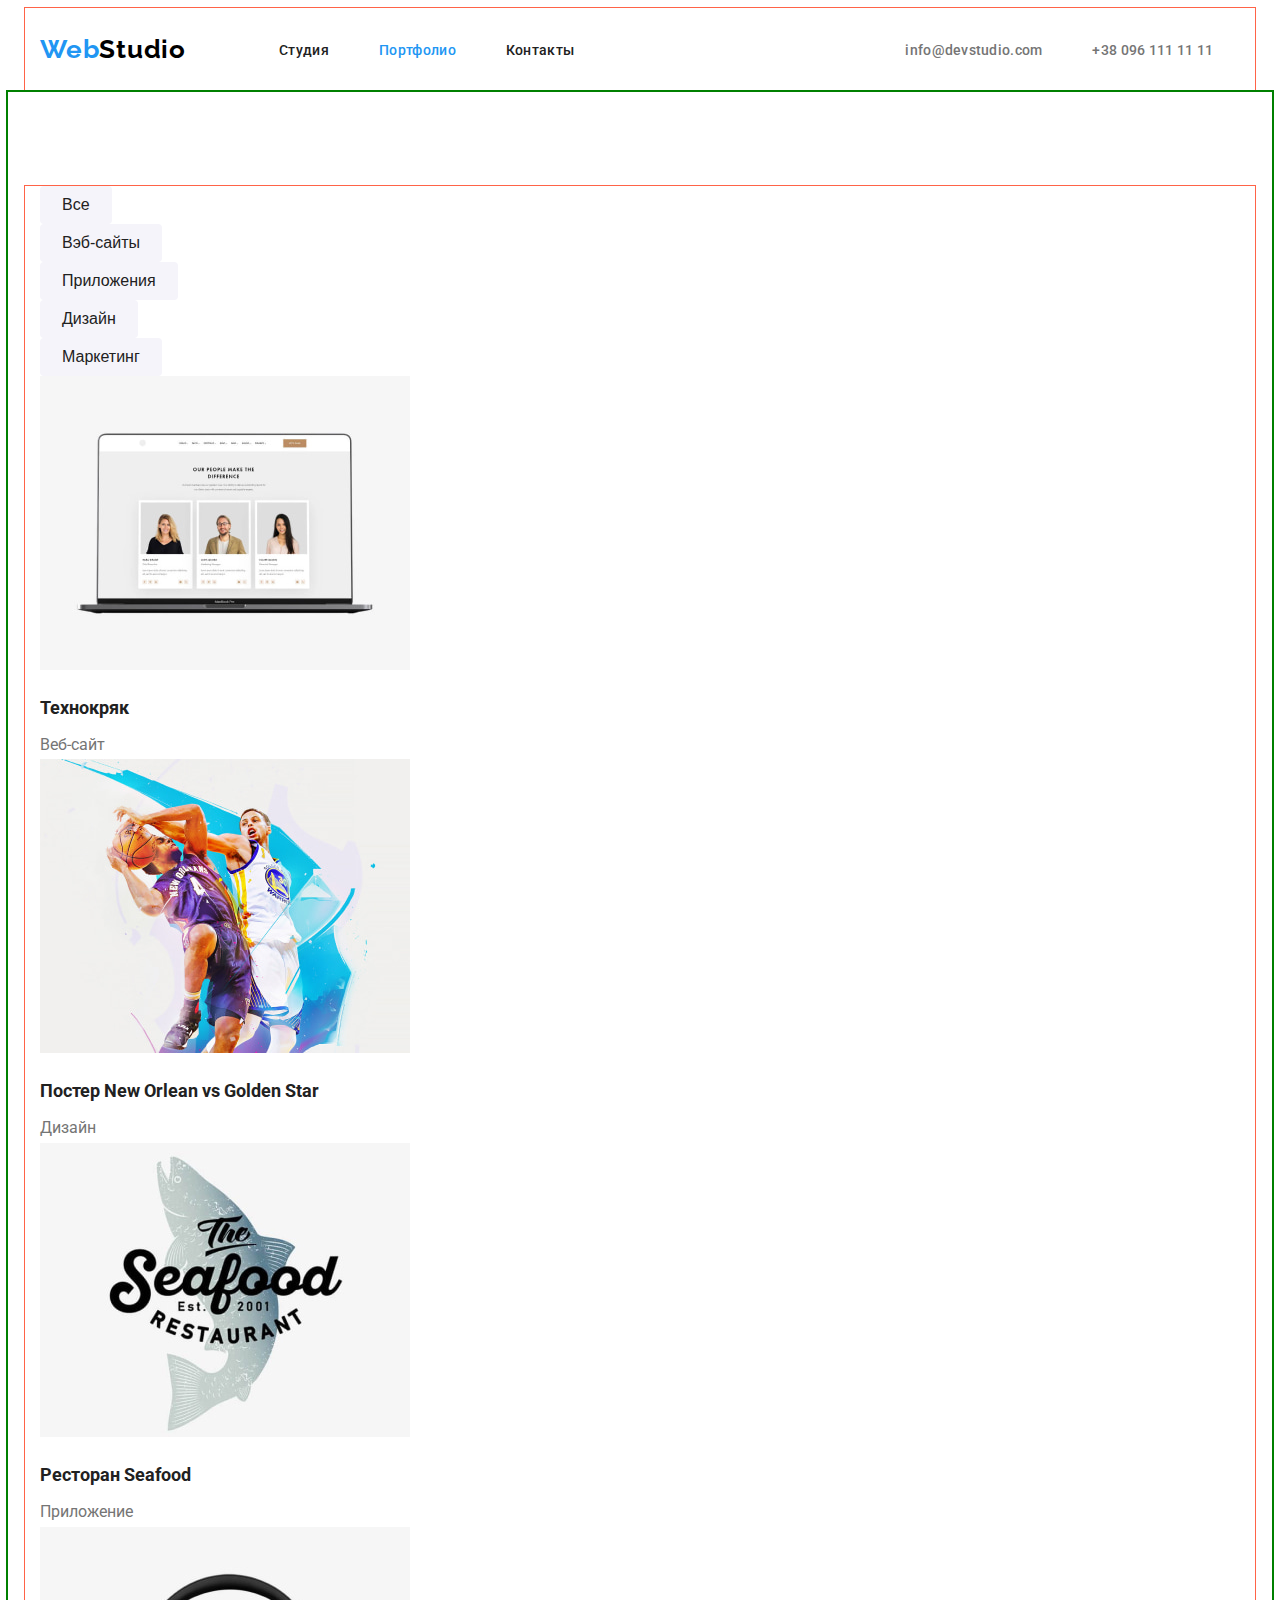
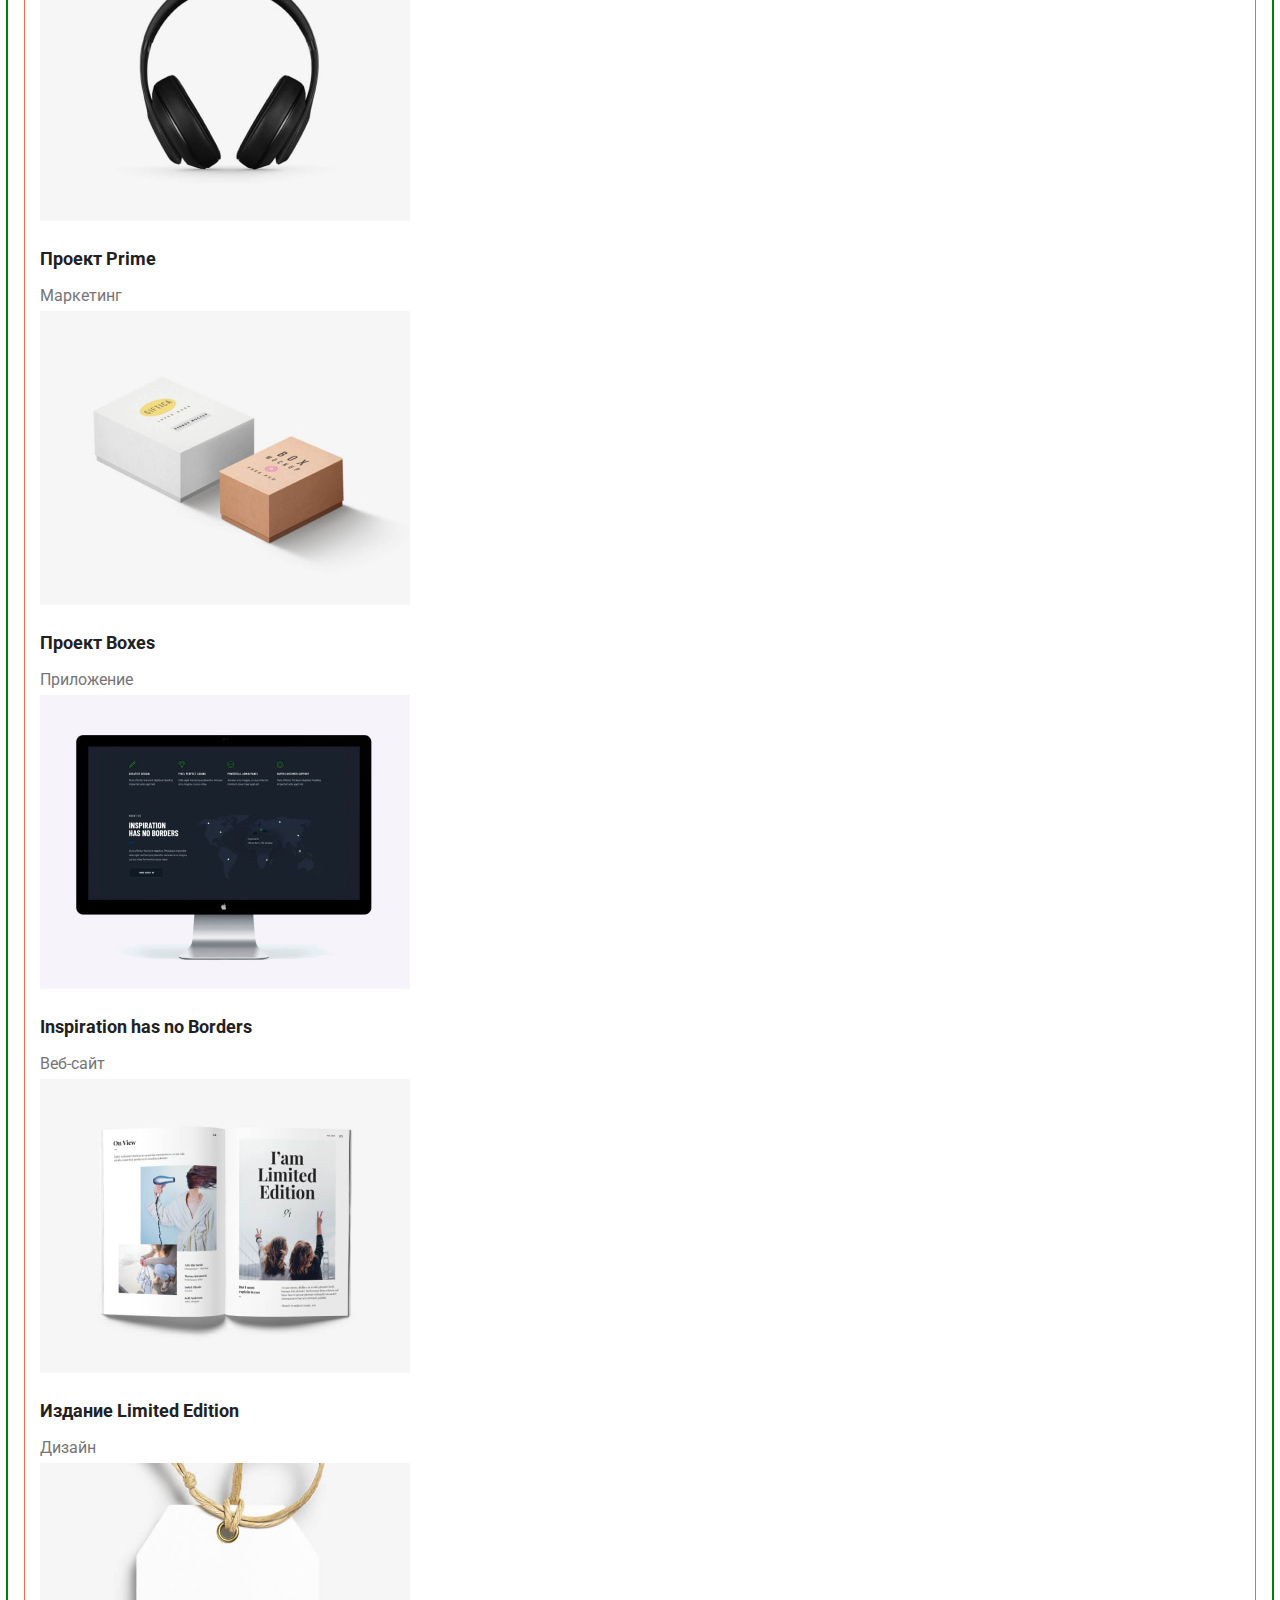
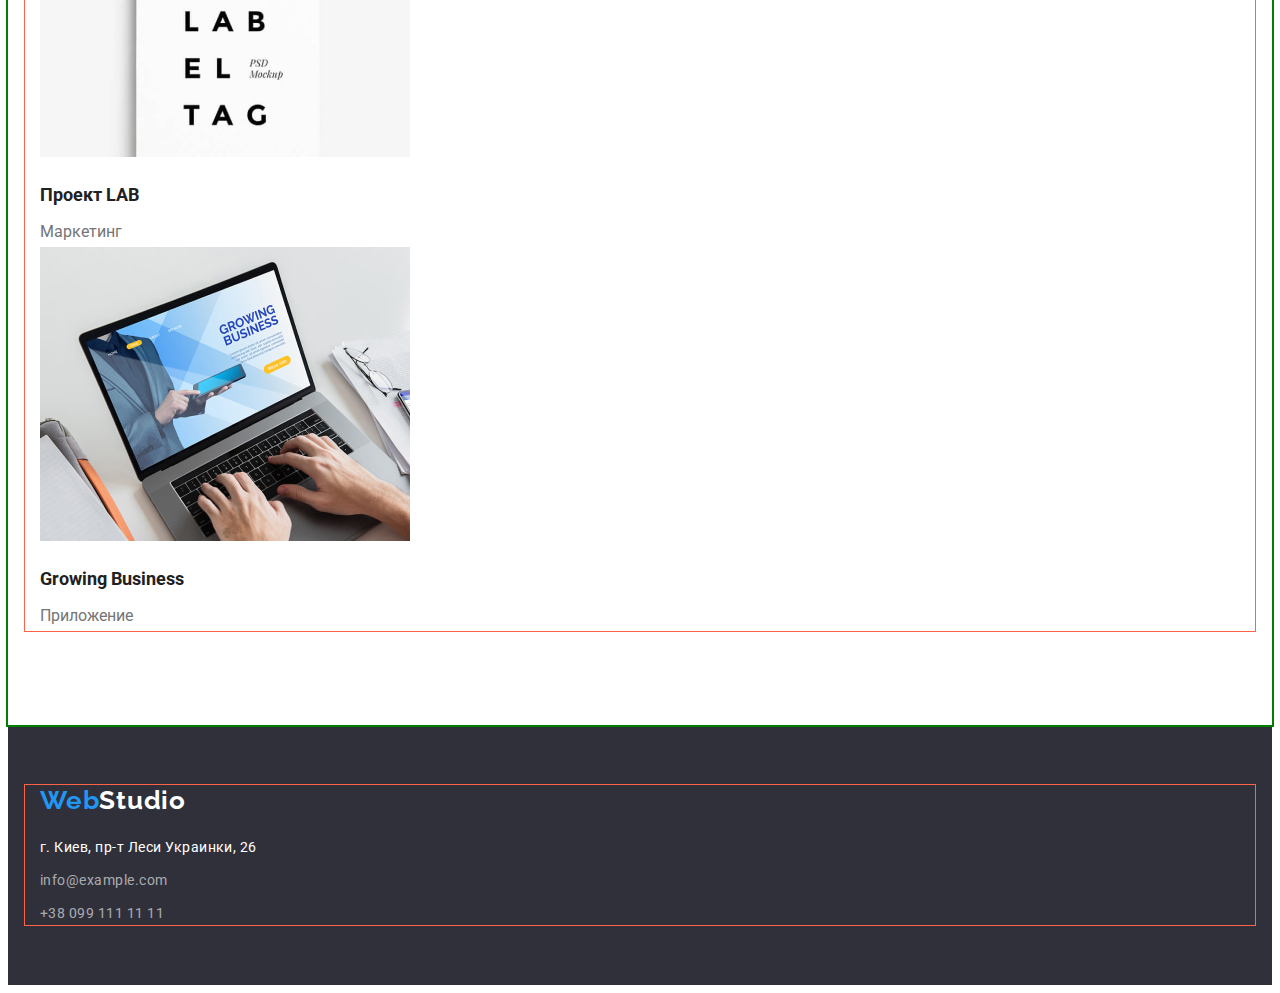
==== portfolio.html @ b473f92a "Update portfolio.html" ====
<!DOCTYPE html>
<html lang="ru">
  <head>
    <meta charset="UTF-8" />
    <meta http-equiv="X-UA-Compatible" content="IE=edge" />
    <meta name="viewport" content="width=device-width, initial-scale=1.0" />
    <title>Портфолио</title>
    <link
      rel="stylesheet"
      href="https://cdnjs.cloudflare.com/ajax/libs/modern-normalize/1.1.0/modern-normalize.min.css"
      integrity="sha512-wpPYUAdjBVSE4KJnH1VR1HeZfpl1ub8YT/NKx4PuQ5NmX2tKuGu6U/JRp5y+Y8XG2tV+wKQpNHVUX03MfMFn9Q=="
      crossorigin="anonymous"
      referrerpolicy="no-referrer"
    />
    <link rel="preconnect" href="https://fonts.googleapis.com" />
    <link rel="preconnect" href="https://fonts.gstatic.com" crossorigin />
    <link
      href="https://fonts.googleapis.com/css2?family=Raleway:wght@700&family=Roboto:wght@400;500;700;900&display=swap"
      rel="stylesheet"
    />
    <link rel="stylesheet" href="./css/style.css" />
  </head>
  <body>
    <!-- Заголовок страницы с названием студии и навигацией -->
    <header class="page-header">
      <div class="container flex">
        <a class="link logo header-logo" href="" lang="en"
          ><span class="logo-web">Web</span>Studio</a
        >
        <!-- Основная навигация -->
        <nav class="nav">
          <ul class="list nav-list">
            <li class="nav-item">
              <a class="link nav-link" href="./index.html">Студия</a>
            </li>
            <li class="nav-item">
              <a class="link nav-link current" href="">Портфолио</a>
            </li>
            <li class="nav-item">
              <a class="link nav-link" href="">Контакты</a>
            </li>
          </ul>
        </nav>
        <!-- Почта и телефон для связи -->
        <ul class="list header-contacts-list">
          <li class="contacts-item">
            <a class="link contacts-main" href="mailto:info@devstudio.com"
              >info@devstudio.com</a
            >
          </li>
          <li class="contacts-item">
            <a class="link contacts-main" href="tel:+380961111111"
              >+38 096 111 11 11</a
            >
          </li>
        </ul>
      </div>
    </header>
    <!-- Уникальная информация на странице -->
    <main>
      <!-- Секция с проектами и фильтром выбора в виде кнопок -->
      <section class="section">
        <div class="container">
          <h1 hidden>Проекты</h1>
          <!-- Фильтр выбора на странице реализован кнопками -->
          <ul class="list filter-list">
            <li class="filter-item">
              <button class="filter-button" type="button">Все</button>
            </li>
            <li class="filter-item">
              <button class="filter-button" type="button">Вэб-сайты</button>
            </li>
            <li class="filter-item">
              <button class="filter-button" type="button">Приложения</button>
            </li>
            <li class="filter-item">
              <button class="filter-button" type="button">Дизайн</button>
            </li>
            <li class="filter-item">
              <button class="filter-button" type="button">Маркетинг</button>
            </li>
          </ul>
          <!-- Список проектов -->
          <ul class="list projects-list">
            <li class="projects-item">
              <img
                class="projects-image"
                src="./images/project-1.jpg"
                alt="Ноутбук"
                width="370"
                height="294"
              />
              <h3 class="projects-title">Технокряк</h3>
              <p class="projects-text">Веб-сайт</p>
            </li>
            <li class="projects-item">
              <img
                class="projects-image"
                src="./images/project-2.jpg"
                alt="Два человека с мячом"
                width="370"
                height="294"
              />
              <h3 class="projects-title">
                Постер <span lang="en">New Orlean vs Golden Star</span>
              </h3>
              <p class="projects-text">Дизайн</p>
            </li>
            <li class="projects-item">
              <img
                class="projects-image"
                src="./images/project-3.jpg"
                alt="Рыба"
                width="370"
                height="294"
              />
              <h3 class="projects-title">
                Ресторан <span lang="en">Seafood</span>
              </h3>
              <p class="projects-text">Приложение</p>
            </li>
            <li class="projects-item">
              <img
                class="projects-image"
                src="./images/project-4.jpg"
                alt="Наушники"
                width="370"
                height="294"
              />
              <h3 class="projects-title">
                Проект <span lang="en">Prime</span>
              </h3>
              <p class="projects-text">Маркетинг</p>
            </li>
            <li class="projects-item">
              <img
                class="projects-image"
                src="./images/project-5.jpg"
                alt="Две коробки"
                width="370"
                height="294"
              />
              <h3 class="projects-title">
                Проект <span lang="en">Boxes</span>
              </h3>
              <p class="projects-text">Приложение</p>
            </li>
            <li class="projects-item">
              <img
                class="projects-image"
                src="./images/project-6.jpg"
                alt="Монитор"
                width="370"
                height="294"
              />
              <h3 class="projects-title" lang="en">
                Inspiration has no Borders
              </h3>
              <p class="projects-text">Веб-сайт</p>
            </li>
            <li class="projects-item">
              <img
                class="projects-image"
                src="./images/project-7.jpg"
                alt="Книга"
                width="370"
                height="294"
              />
              <h3 class="projects-title">
                Издание <span lang="en">Limited Edition</span>
              </h3>
              <p class="projects-text">Дизайн</p>
            </li>
            <li class="projects-item">
              <img
                class="projects-image"
                src="./images/project-8.jpg"
                alt="Брелок"
                width="370"
                height="294"
              />
              <h3 class="projects-title">Проект <span lang="en">LAB</span></h3>
              <p class="projects-text">Маркетинг</p>
            </li>
            <li class="projects-item">
              <img
                class="projects-image"
                src="./images/project-9.jpg"
                alt="Работающий ноутбук"
                width="370"
                height="294"
              />
              <h3 class="projects-title" lang="en">Growing Business</h3>
              <p class="projects-text">Приложение</p>
            </li>
          </ul>
        </div>
      </section>
    </main>
    <!-- Подвал страницы -->
    <footer class="bottom">
      <div class="container">
        <a class="link logo logo-move" href="" lang="en"
          ><span class="logo-web">Web</span
          ><span class="logo-studio">Studio</span></a
        >
        <address class="bottom-info">
          <ul class="list contacts-list">
            <li class="bottom-contacts-item">
              <a
                class="link contacts-link"
                href="https://goo.gl/maps/KPwA6rwqmE2eZGLd6"
                target="_blank"
                rel="noopener noreferrer"
                >г. Киев, пр-т Леси Украинки, 26</a
              >
            </li>
            <li class="bottom-contacts-item">
              <a class="link contacts-secondary" href="mailto:info@example.com"
                >info@example.com</a
              >
            </li>
            <li class="bottom-contacts-item">
              <a class="link contacts-secondary" href="tel:+380991111111"
                >+38 099 111 11 11</a
              >
            </li>
          </ul>
        </address>
      </div>
    </footer>
  </body>
</html>
---- css/style.css ----
/* Объявление переменных */

:root {
  --main-title-color: #ffffff;
  --secondary-title-color: #212121;
  --text-color: #757575;
  --accent-color: #2196f3;
  --button-bg-color: #f5f4fa;
}

/* Задание правил для тэга body */

body {
  font-family: 'Roboto', sans-serif;
  color: var(--secondary-title-color);
}

/* Контейнер для центрирования контента */

.container {
  width: 1200px;
  padding-left: 15px;
  padding-right: 15px;
  outline: 1px solid tomato;
  margin: 0 auto;
}

/* Класс для всех секций  */

.section {
  padding-top: 94px;
  padding-bottom: 94px;
  outline: 2px solid green;
}

/* Сброс внешних и внутренних отступов у заголовков и абзацев */

h1,
h2,
h3,
p,
ul {
  margin: 0;
  padding: 0;
}

/* Сброс стилей списков */

.list {
  list-style: none;
}

/* Сброс стилей ссылок */

.link {
  text-decoration: none;
}

/* Нижняя рамка у хедера */

.page-header {
  border-bottom: 1px solid #ececec;
}

/* Общие стили логотипа студии для хедера и футера */

.logo {
  font-family: 'Raleway', sans-serif;
  font-weight: 700;
  font-size: 26px;
  line-height: 1.19;
  letter-spacing: 0.03em;
  color: #000000;
}

.header-logo {
  margin-right: 93px;
  padding-top: 24px;
  padding-bottom: 25px;
}

/* Выделение цветом части логотипа */

.logo-web {
  color: var(--accent-color);
}

.flex {
  display: flex;
  align-items: center;
}

.nav {
  display: flex;
}

.nav-list {
  margin-right: 331px;
  display: flex;
  padding-top: 32px;
  padding-bottom: 32px;
}

.nav-item {
  margin-right: 50px;
  letter-spacing: 0.02em;
}

.nav-item:last-child {
  margin-right: 0;
}

.header-contacts-list {
  display: flex;
  padding-top: 32px;
  padding-bottom: 32px;
}

.contacts-item {
  margin-right: 50px;
}

.contacts-item:last-child {
  margin-right: 0;
}

/* Ссылки навигации по страницам сайта */

.nav-link {
  font-weight: 500;
  font-size: 14px;
  line-height: 1.14;
  color: var(--secondary-title-color);
}

/* Эффект выделения цветом при ховере и фокусе */

.nav-link:hover,
.nav-link:focus {
  color: var(--accent-color);
}

.current {
  color: var(--accent-color);
}

/* Главная почта и телефон */

.contacts-main {
  font-weight: 500;
  font-size: 14px;
  line-height: 1.14;
  letter-spacing: 0.02em;
  color: var(--text-color);
}

/* Эффект выделения цветом при ховере и фокусе */

.contacts-main:hover,
.contacts-main:focus {
  color: var(--accent-color);
}

/* Секция герой */

.hero {
  padding-top: 200px;
  min-height: 600px;
  text-align: center;
  background-color: #2f303a;
}

/* Стили к заголовку героя */

.hero-title {
  margin-bottom: 30px;
  min-height: 120px;
  font-weight: 900;
  font-size: 44px;
  line-height: 1.36;
  letter-spacing: 0.06em;
  text-transform: uppercase;
  color: var(--main-title-color);
}

/* Кнопка заказа услуги */

.hero-button {
  padding: 10px 32px;
  border-style: none;
  border-radius: 4px;
  box-shadow: 0px 4px 4px rgba(0, 0, 0, 0.15);
  min-width: 200px;
  min-height: 50px;
  font-size: 16px;
  font-weight: 700;
  line-height: 1.87;
  letter-spacing: 0.06em;
  color: #ffffff;
  background-color: #2196f3;
  cursor: pointer;
}

/* Эффект выделения цветом при ховере и фокусе */

.hero-button:hover,
.hero-button:focus {
  background-color: #188ce8;
}

/* Подзаголовки списка преимуществ */

.features-title {
  margin-bottom: 10px;
  font-size: 14px;
  line-height: 1.17;
  letter-spacing: 0.03em;
  text-transform: uppercase;
}

/* Текс в подзаголовках преимуществ */

.features-text {
  font-size: 14px;
  line-height: 1.71;
  letter-spacing: 0.03em;
  color: var(--text-color);
}

/* Заголовок секции о нашей работе и команде */

.team-background {
  background-color: #f5f4fa;
}

.work-section {
  padding-top: 0;
}

.work-title,
.team-title {
  margin-bottom: 50px;
  font-size: 36px;
  line-height: 1.17;
  letter-spacing: 0.03em;
}

.work-image {
  display: block;
}

/* Фото членов команды */

.team-image {
  margin-bottom: 30px;
}

/* Имена членов команды */

.member-title {
  margin-bottom: 10px;
  font-weight: 500;
  font-size: 16px;
  line-height: 1.19;
  letter-spacing: 0.03em;
}

/* Профессии членов команды */

.member-text {
  font-size: 16px;
  line-height: 1.19;
  letter-spacing: 0.03em;
  color: var(--text-color);
}

/* Подвал страницы */

.bottom {
  padding: 60px 0;
  background-color: #2f303a;
}

.logo-move {
  display: block;
  margin-bottom: 20px;
}

.logo-studio {
  color: #ffffff;
}

/* Сброс курсивного начертания в теге address */

.bottom-info {
  font-style: normal;
  letter-spacing: 0.03em;
}

/* Отступы (margin) в списке футера кроме последнего */

.bottom-contacts-item {
  margin-bottom: 9px;
}

.bottom-contacts-item:last-child {
  margin-bottom: 0;
}

/* Физический адрес студии */

.contacts-link {
  display: inline-block;
  font-size: 14px;
  line-height: 1.71;
  color: #ffffff;
}

.contacts-link:hover,
.contacts-link:focus {
  color: var(--accent-color);
}

/* Дополнительная почта и телефон */

.contacts-secondary {
  display: inline-block;
  font-size: 14px;
  line-height: 1.71;
  color: rgba(255, 255, 255, 0.6);
}

/* Эффект выделения цветом при ховере и фокусе */

.contacts-secondary:hover,
.contacts-secondary:focus {
  color: var(--accent-color);
}

/*|||||||||||||||||||||||| Страница Портфолио ||||||||||||||||||||||||*/

/* Фильтр в виде кнопок */

.filter-button {
  padding: 6px 22px;
  font-weight: 500;
  font-size: 16px;
  line-height: 1.62;
  color: #212121;
  background-color: var(--button-bg-color);
  cursor: pointer;
  border-style: none;
  border-radius: 4px;
}

/* Эффект выделения цветом при ховере и фокусе */

.filter-button:hover,
.filter-button:focus {
  background-color: #2196f3;
  color: #ffffff;
}

.projects-image {
  display: block;
  margin-bottom: 20px;
}

/* Названия проектов */

.projects-title {
  margin-bottom: 4px;
  font-size: 18px;
  line-height: 2;
  color: var(--secondary-title-color);
}

/* Название категории проектов */

.projects-text {
  font-size: 16px;
  line-height: 1.87;
  color: var(--text-color);
}
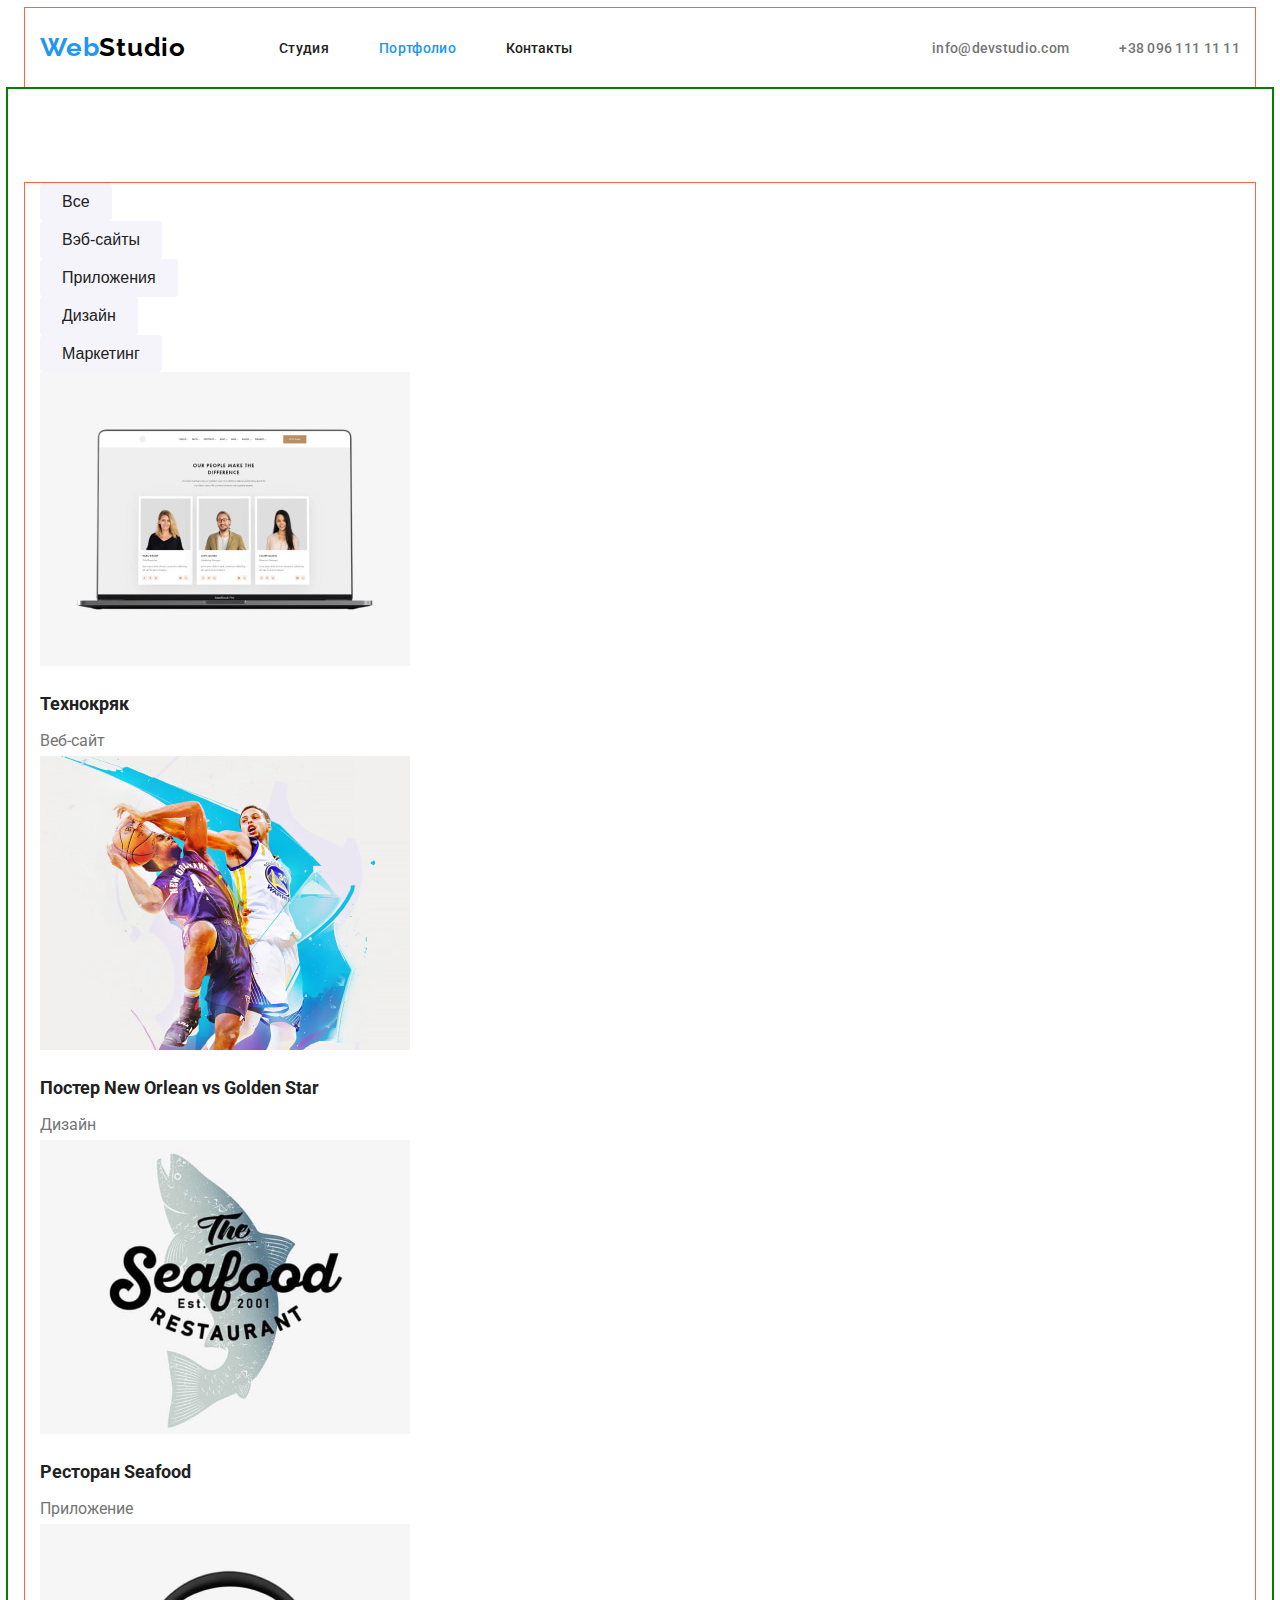
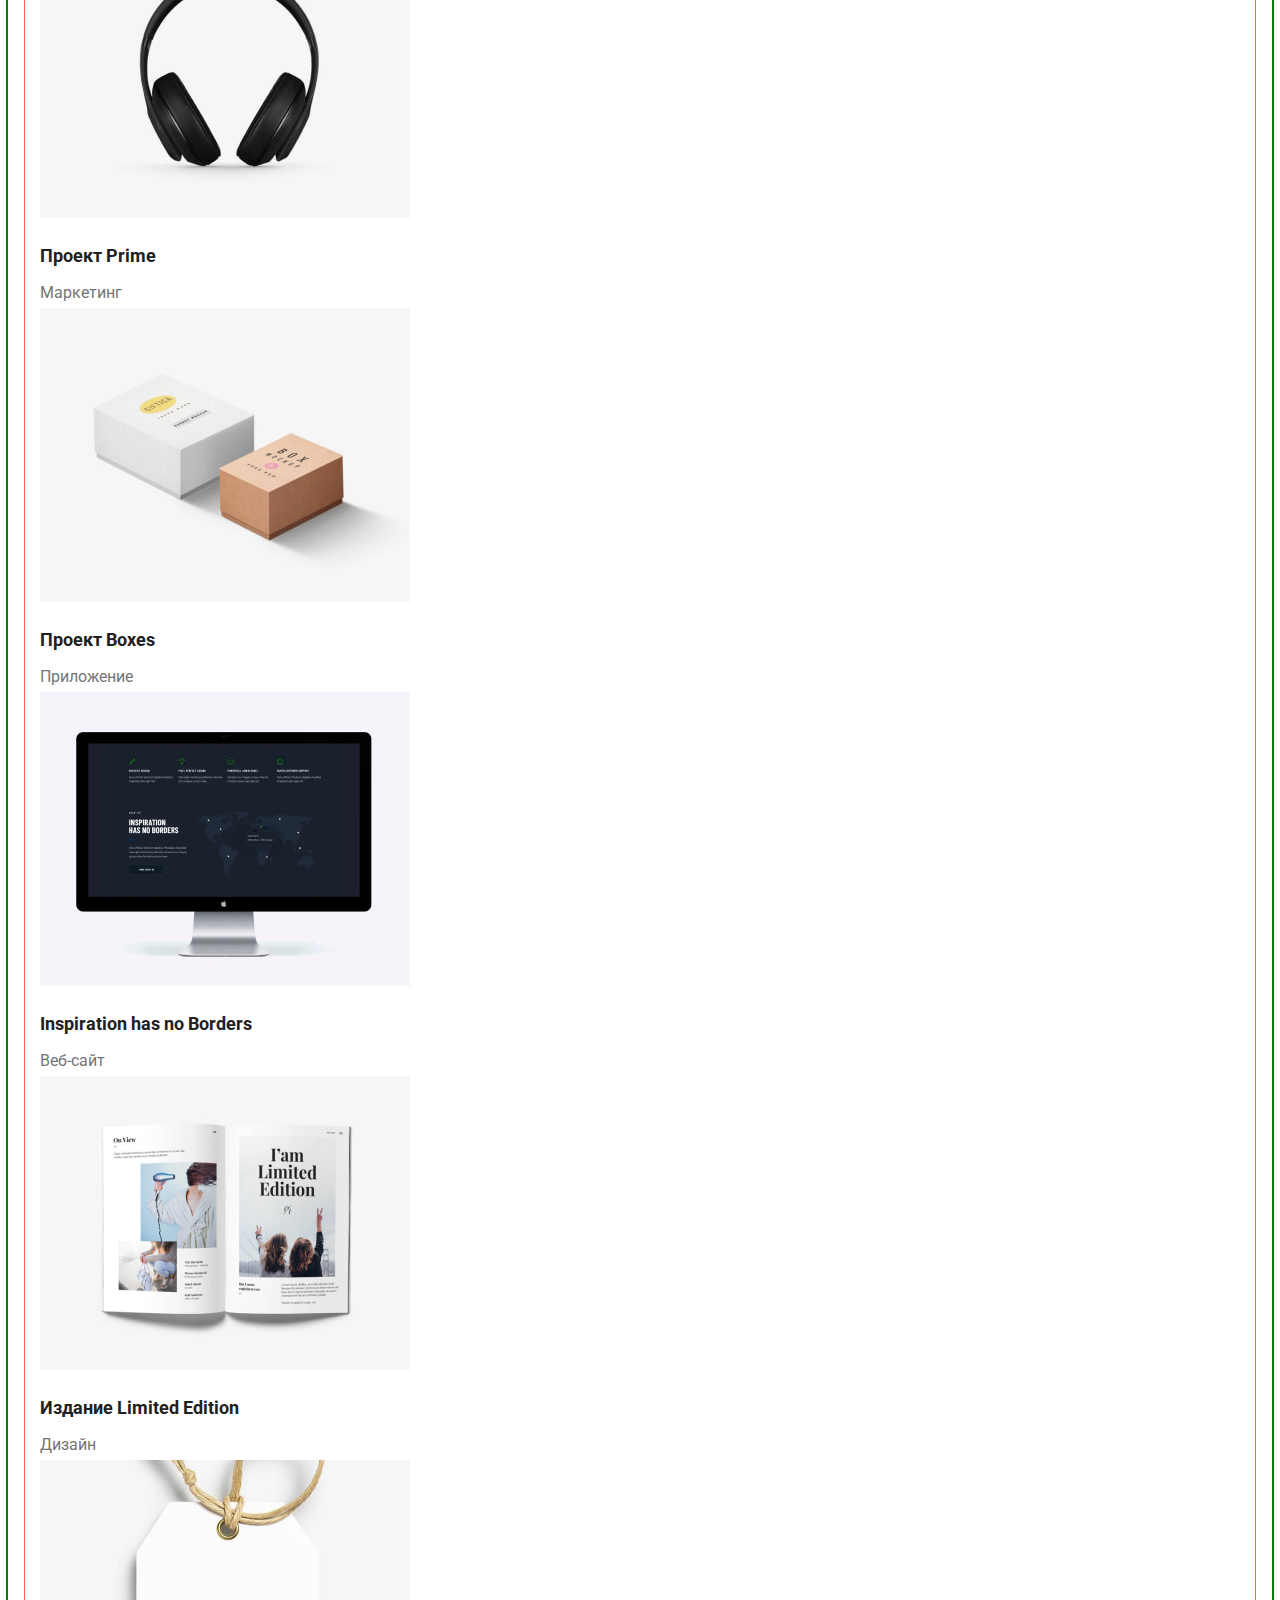
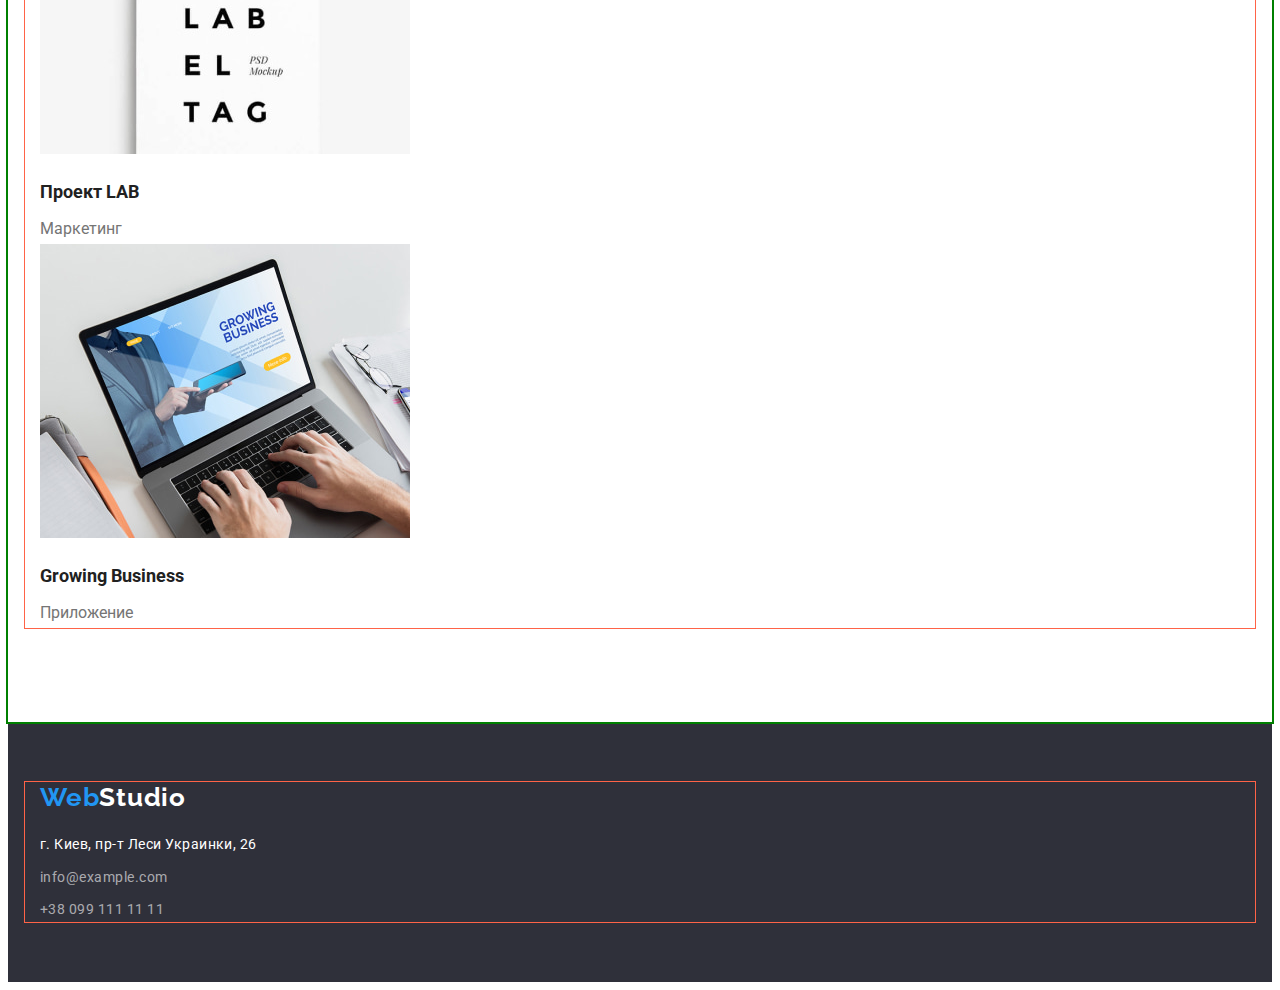
==== commit 2ae2b65d: "Update portfolio.html" ====
--- a/portfolio.html
+++ b/portfolio.html
@@ -23,7 +23,7 @@
   <body>
     <!-- Заголовок страницы с названием студии и навигацией -->
     <header class="page-header">
-      <div class="container flex">
+      <div class="container header-flex">
         <a class="link logo header-logo" href="" lang="en"
           ><span class="logo-web">Web</span>Studio</a
         >
--- a/css/style.css
+++ b/css/style.css
@@ -33,7 +33,7 @@
   outline: 2px solid green;
 }
 
-/* Сброс внешних и внутренних отступов у заголовков и абзацев */
+/* Сброс внешних и внутренних отступов у заголовков, абзацев и списков */
 
 h1,
 h2,
@@ -73,6 +73,8 @@
   color: #000000;
 }
 
+/* Отступы для лого в хедере */
+
 .header-logo {
   margin-right: 93px;
   padding-top: 24px;
@@ -85,48 +87,44 @@
   color: var(--accent-color);
 }
 
-.flex {
+/* Общий флекс контейнер хедера */
+
+.header-flex {
   display: flex;
   align-items: center;
 }
 
-.nav {
-  display: flex;
-}
-
+/* Флекс на навигацию и список навигации */
+
+.nav,
 .nav-list {
-  margin-right: 331px;
-  display: flex;
-  padding-top: 32px;
-  padding-bottom: 32px;
-}
-
-.nav-item {
+  display: flex;
+}
+
+/* Горизонтальные отступы в ссылках навигации */
+
+.nav-item:not(:last-child) {
   margin-right: 50px;
   letter-spacing: 0.02em;
 }
 
-.nav-item:last-child {
-  margin-right: 0;
-}
+/* Горизонтальный отступ к контактам хедера */
 
 .header-contacts-list {
   display: flex;
-  padding-top: 32px;
-  padding-bottom: 32px;
-}
-
-.contacts-item {
+  margin-left: auto;
+}
+
+/* Горизонтальный отступ между постой и телефоном */
+
+.contacts-item:not(:last-child) {
   margin-right: 50px;
 }
 
-.contacts-item:last-child {
-  margin-right: 0;
-}
-
 /* Ссылки навигации по страницам сайта */
 
 .nav-link {
+  padding: 32px 0;
   font-weight: 500;
   font-size: 14px;
   line-height: 1.14;
@@ -140,6 +138,8 @@
   color: var(--accent-color);
 }
 
+/* Подсвечивание текущей страницы */
+
 .current {
   color: var(--accent-color);
 }
@@ -147,6 +147,7 @@
 /* Главная почта и телефон */
 
 .contacts-main {
+  padding: 32px 0;
   font-weight: 500;
   font-size: 14px;
   line-height: 1.14;
@@ -208,6 +209,25 @@
   background-color: #188ce8;
 }
 
+/* Флекс на список преимуществ */
+
+.features-list {
+  display: flex;
+}
+
+/* Горизонтальный отступ между разделами преимуществ */
+
+.features-item {
+  margin-right: 30px;
+  width: 270px;
+}
+
+/* Сброс последнего маржина в списке преимуществ */
+
+.features-item:last-child {
+  margin-right: 0;
+}
+
 /* Подзаголовки списка преимуществ */
 
 .features-title {
@@ -227,15 +247,21 @@
   color: var(--text-color);
 }
 
-/* Заголовок секции о нашей работе и команде */
-
-.team-background {
-  background-color: #f5f4fa;
-}
+/* Сброс верхнего паддинга в секции о нашей работе */
 
 .work-section {
   padding-top: 0;
 }
+
+/* Флекс на список о нашей работе */
+
+.work-flex {
+  display: flex;
+  flex-wrap: wrap;
+  justify-content: center;
+}
+
+/* Заголовок секции о нашей работе и команде */
 
 .work-title,
 .team-title {
@@ -245,8 +271,51 @@
   letter-spacing: 0.03em;
 }
 
+/* Флекс на список */
+
+.work-list {
+  display: flex;
+}
+
+/* Горизонтальный отступ между картинками */
+
+.work-item:not(:last-child) {
+  margin-right: 30px;
+}
+
+/* Приобразование изображени в блочные элементы */
+
 .work-image {
   display: block;
+}
+
+/* Фон секции с командой */
+
+.team-background {
+  background-color: #f5f4fa;
+}
+
+.team-flex {
+  display: flex;
+  flex-wrap: wrap;
+  justify-content: center;
+}
+
+.team-list {
+  display: flex;
+}
+
+.team-item {
+  text-align: center;
+  padding-bottom: 30px;
+  background-color: #ffffff;
+  border-radius: 0px 0px 4px 4px;
+  box-shadow: 0px 1px 3px rgba(0, 0, 0, 0.12), 0px 1px 1px rgba(0, 0, 0, 0.14),
+    0px 2px 1px rgba(0, 0, 0, 0.2);
+}
+
+.team-item:not(:last-child) {
+  margin-right: 30px;
 }
 
 /* Фото членов команды */
@@ -274,17 +343,21 @@
   color: var(--text-color);
 }
 
-/* Подвал страницы */
+/* |||||||||||||||||||||   П О Д В А Л  С Т Р А Н И Ц Ы   ||||||||||||||||||||| */
 
 .bottom {
   padding: 60px 0;
   background-color: #2f303a;
 }
 
+/* Преобразование из строчного в блочный элемент */
+
 .logo-move {
   display: block;
   margin-bottom: 20px;
 }
+
+/* Выделение белым цветом studio */
 
 .logo-studio {
   color: #ffffff;
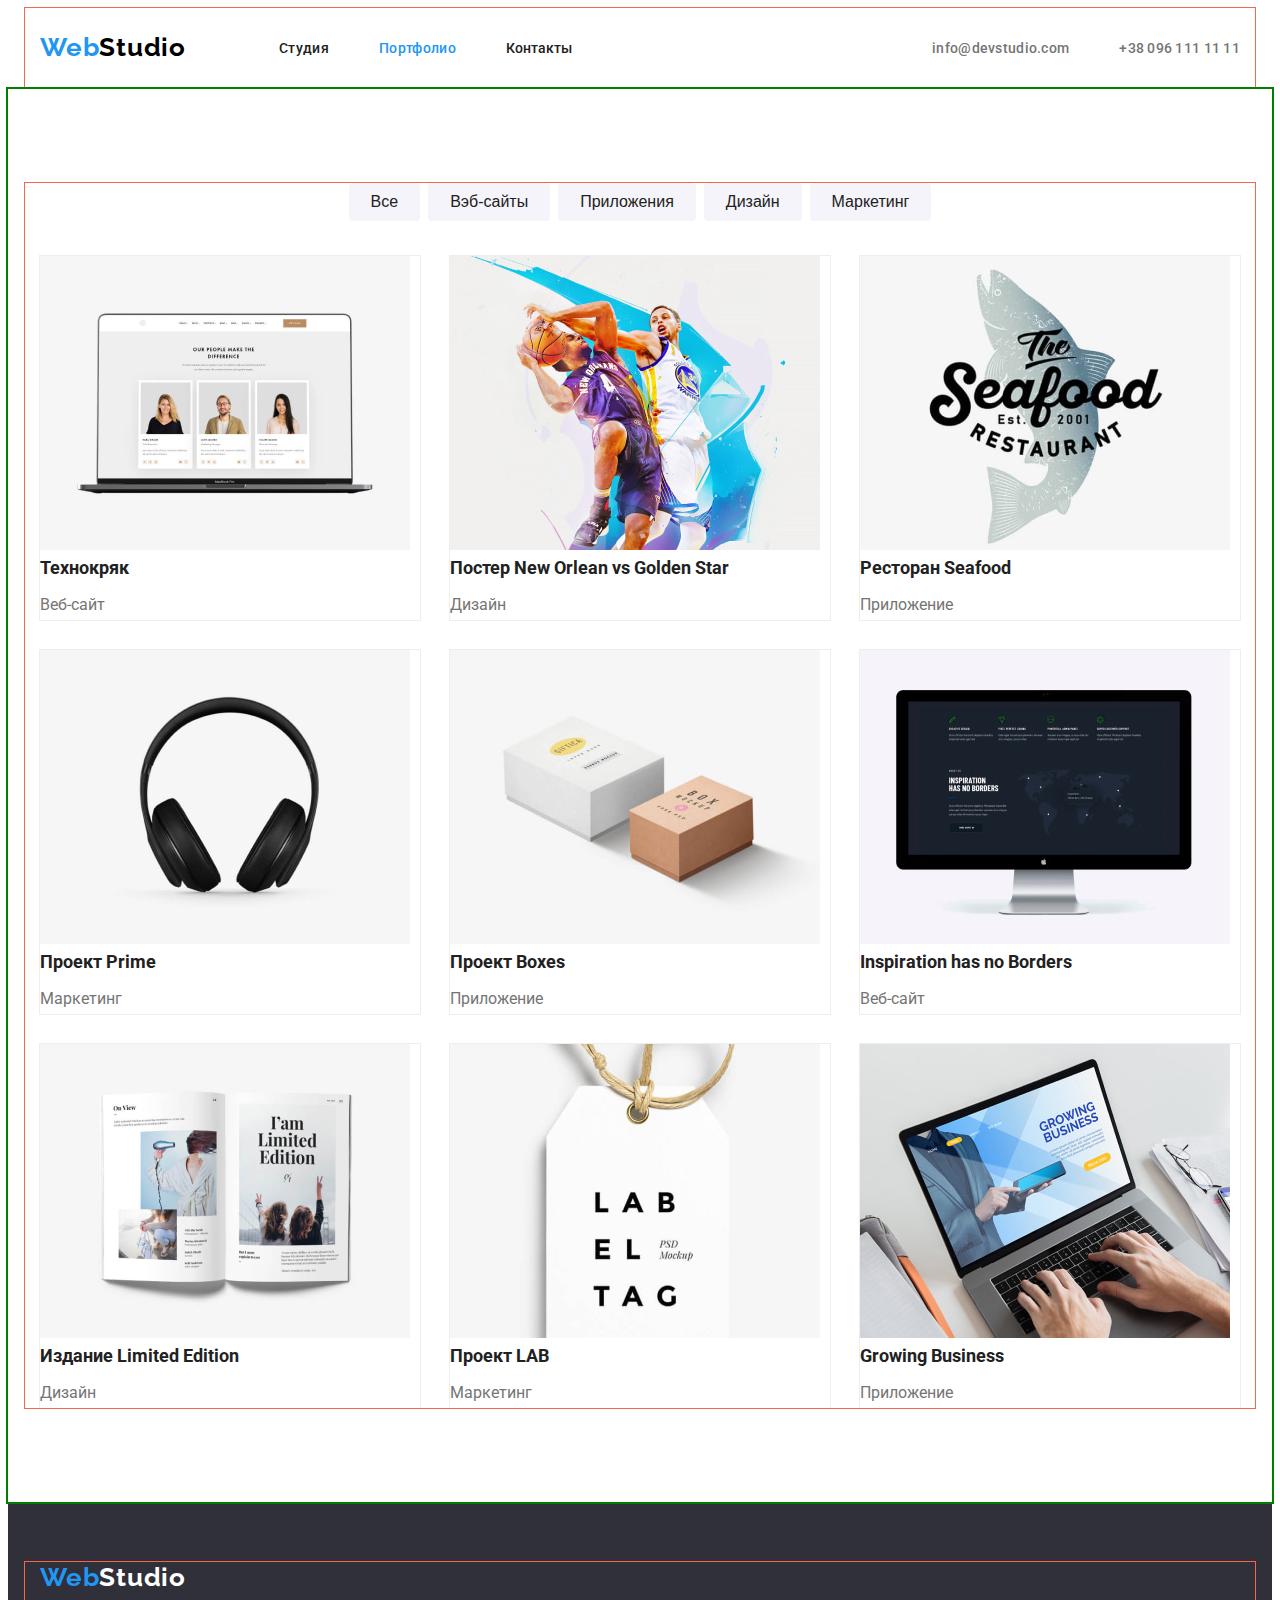
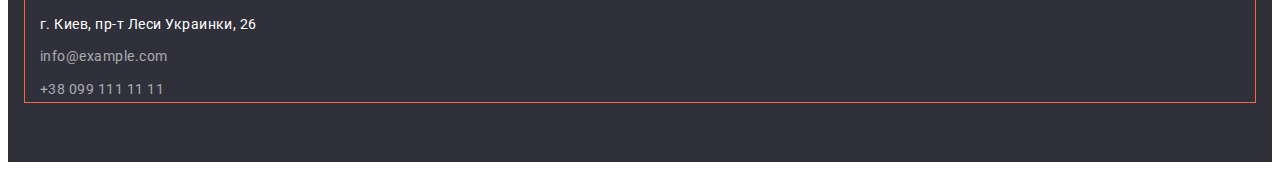
==== commit 24aa41c4: "Update portfolio.html" ====
--- a/portfolio.html
+++ b/portfolio.html
@@ -83,115 +83,152 @@
           <!-- Список проектов -->
           <ul class="list projects-list">
             <li class="projects-item">
-              <img
-                class="projects-image"
-                src="./images/project-1.jpg"
-                alt="Ноутбук"
-                width="370"
-                height="294"
-              />
-              <h3 class="projects-title">Технокряк</h3>
-              <p class="projects-text">Веб-сайт</p>
-            </li>
-            <li class="projects-item">
-              <img
-                class="projects-image"
-                src="./images/project-2.jpg"
-                alt="Два человека с мячом"
-                width="370"
-                height="294"
-              />
-              <h3 class="projects-title">
-                Постер <span lang="en">New Orlean vs Golden Star</span>
-              </h3>
-              <p class="projects-text">Дизайн</p>
-            </li>
-            <li class="projects-item">
-              <img
-                class="projects-image"
-                src="./images/project-3.jpg"
-                alt="Рыба"
-                width="370"
-                height="294"
-              />
-              <h3 class="projects-title">
-                Ресторан <span lang="en">Seafood</span>
-              </h3>
-              <p class="projects-text">Приложение</p>
-            </li>
-            <li class="projects-item">
-              <img
-                class="projects-image"
-                src="./images/project-4.jpg"
-                alt="Наушники"
-                width="370"
-                height="294"
-              />
-              <h3 class="projects-title">
-                Проект <span lang="en">Prime</span>
-              </h3>
-              <p class="projects-text">Маркетинг</p>
-            </li>
-            <li class="projects-item">
-              <img
-                class="projects-image"
-                src="./images/project-5.jpg"
-                alt="Две коробки"
-                width="370"
-                height="294"
-              />
-              <h3 class="projects-title">
-                Проект <span lang="en">Boxes</span>
-              </h3>
-              <p class="projects-text">Приложение</p>
-            </li>
-            <li class="projects-item">
-              <img
-                class="projects-image"
-                src="./images/project-6.jpg"
-                alt="Монитор"
-                width="370"
-                height="294"
-              />
-              <h3 class="projects-title" lang="en">
-                Inspiration has no Borders
-              </h3>
-              <p class="projects-text">Веб-сайт</p>
-            </li>
-            <li class="projects-item">
-              <img
-                class="projects-image"
-                src="./images/project-7.jpg"
-                alt="Книга"
-                width="370"
-                height="294"
-              />
-              <h3 class="projects-title">
-                Издание <span lang="en">Limited Edition</span>
-              </h3>
-              <p class="projects-text">Дизайн</p>
-            </li>
-            <li class="projects-item">
-              <img
-                class="projects-image"
-                src="./images/project-8.jpg"
-                alt="Брелок"
-                width="370"
-                height="294"
-              />
-              <h3 class="projects-title">Проект <span lang="en">LAB</span></h3>
-              <p class="projects-text">Маркетинг</p>
-            </li>
-            <li class="projects-item">
-              <img
-                class="projects-image"
-                src="./images/project-9.jpg"
-                alt="Работающий ноутбук"
-                width="370"
-                height="294"
-              />
-              <h3 class="projects-title" lang="en">Growing Business</h3>
-              <p class="projects-text">Приложение</p>
+              <div class="projects-card">
+                <img
+                  src="./images/project-1.jpg"
+                  alt="Ноутбук"
+                  width="370"
+                  height="294"
+                />
+                <div class="projects-card-content">
+                  <h3 class="projects-title">Технокряк</h3>
+                  <p class="projects-text">Веб-сайт</p>
+                </div>
+              </div>
+            </li>
+
+            <li class="projects-item">
+              <div class="projects-card">
+                <img
+                  src="./images/project-2.jpg"
+                  alt="Два человека с мячом"
+                  width="370"
+                  height="294"
+                />
+                <div class="projects-card-content">
+                  <h3 class="projects-title">
+                    Постер <span lang="en">New Orlean vs Golden Star</span>
+                  </h3>
+                  <p class="projects-text">Дизайн</p>
+                </div>
+              </div>
+            </li>
+
+            <li class="projects-item">
+              <div class="projects-card">
+                <img
+                  src="./images/project-3.jpg"
+                  alt="Рыба"
+                  width="370"
+                  height="294"
+                />
+                <div class="projects-card-content">
+                  <h3 class="projects-title">
+                    Ресторан <span lang="en">Seafood</span>
+                  </h3>
+                  <p class="projects-text">Приложение</p>
+                </div>
+              </div>
+            </li>
+
+            <li class="projects-item">
+              <div class="projects-card">
+                <img
+                  src="./images/project-4.jpg"
+                  alt="Наушники"
+                  width="370"
+                  height="294"
+                />
+                <div class="projects-card-content">
+                  <h3 class="projects-title">
+                    Проект <span lang="en">Prime</span>
+                  </h3>
+                  <p class="projects-text">Маркетинг</p>
+                </div>
+              </div>
+            </li>
+
+            <li class="projects-item">
+              <div class="projects-card">
+                <img
+                  src="./images/project-5.jpg"
+                  alt="Две коробки"
+                  width="370"
+                  height="294"
+                />
+                <div class="projects-card-content">
+                  <h3 class="projects-title">
+                    Проект <span lang="en">Boxes</span>
+                  </h3>
+                  <p class="projects-text">Приложение</p>
+                </div>
+              </div>
+            </li>
+
+            <li class="projects-item">
+              <div class="projects-card">
+                <img
+                  src="./images/project-6.jpg"
+                  alt="Монитор"
+                  width="370"
+                  height="294"
+                />
+                <div class="projects-card-content">
+                  <h3 class="projects-title" lang="en">
+                    Inspiration has no Borders
+                  </h3>
+                  <p class="projects-text">Веб-сайт</p>
+                </div>
+              </div>
+            </li>
+
+            <li class="projects-item">
+              <div class="projects-card">
+                <img
+                  src="./images/project-7.jpg"
+                  alt="Книга"
+                  width="370"
+                  height="294"
+                />
+                <div class="projects-card-content">
+                  <h3 class="projects-title">
+                    Издание <span lang="en">Limited Edition</span>
+                  </h3>
+                  <p class="projects-text">Дизайн</p>
+                </div>
+              </div>
+            </li>
+
+            <li class="projects-item">
+              <div class="projects-card">
+                <img
+                  src="./images/project-8.jpg"
+                  alt="Брелок"
+                  width="370"
+                  height="294"
+                />
+                <div class="projects-card-content">
+                  <h3 class="projects-title">
+                    Проект <span lang="en">LAB</span>
+                  </h3>
+                  <p class="projects-text">Маркетинг</p>
+                </div>
+              </div>
+            </li>
+
+            <li class="projects-item">
+              <div class="projects-card">
+                <img
+                  src="./images/project-9.jpg"
+                  alt="Работающий ноутбук"
+                  width="370"
+                  height="294"
+                />
+                <div class="projects-card-content">
+                  <h3 class="projects-title" lang="en">Growing Business</h3>
+                  <p class="projects-text">Приложение</p>
+                </div>
+              </div>
             </li>
           </ul>
         </div>
--- a/css/style.css
+++ b/css/style.css
@@ -42,6 +42,10 @@
 ul {
   margin: 0;
   padding: 0;
+}
+
+img {
+  display: block;
 }
 
 /* Сброс стилей списков */
@@ -202,30 +206,25 @@
   cursor: pointer;
 }
 
-/* Эффект выделения цветом при ховере и фокусе */
+/* Эффект выделения кнопки цветом при ховере и фокусе */
 
 .hero-button:hover,
 .hero-button:focus {
   background-color: #188ce8;
 }
 
+/* ||||||||||||||||||||| СЕКЦИЯ ПРЕИМУЩЕСТВ ||||||||||||||||||||| */
+
 /* Флекс на список преимуществ */
 
 .features-list {
   display: flex;
-}
-
-/* Горизонтальный отступ между разделами преимуществ */
+  margin-left: -30px;
+}
 
 .features-item {
-  margin-right: 30px;
-  width: 270px;
-}
-
-/* Сброс последнего маржина в списке преимуществ */
-
-.features-item:last-child {
-  margin-right: 0;
+  flex-basis: calc(100% / 4);
+  margin-left: 30px;
 }
 
 /* Подзаголовки списка преимуществ */
@@ -247,18 +246,12 @@
   color: var(--text-color);
 }
 
+/* ||||||||||||||||||||| СЕКЦИЯ О НАШЕЙ РАБОТЕ ||||||||||||||||||||| */
+
 /* Сброс верхнего паддинга в секции о нашей работе */
 
 .work-section {
   padding-top: 0;
-}
-
-/* Флекс на список о нашей работе */
-
-.work-flex {
-  display: flex;
-  flex-wrap: wrap;
-  justify-content: center;
 }
 
 /* Заголовок секции о нашей работе и команде */
@@ -269,25 +262,24 @@
   font-size: 36px;
   line-height: 1.17;
   letter-spacing: 0.03em;
-}
-
-/* Флекс на список */
+  text-align: center;
+}
+
+/* Флекс на список о нашей работе */
 
 .work-list {
   display: flex;
-}
-
-/* Горизонтальный отступ между картинками */
-
-.work-item:not(:last-child) {
-  margin-right: 30px;
-}
-
-/* Приобразование изображени в блочные элементы */
-
-.work-image {
-  display: block;
-}
+  margin-left: -30px;
+}
+
+/* Стили к списку о нашей работе */
+
+.work-item {
+  flex-basis: calc(100% / 3);
+  margin-left: 30px;
+}
+
+/* ||||||||||||||||||||| СЕКЦИЯ НАША КОМАНДА ||||||||||||||||||||| */
 
 /* Фон секции с командой */
 
@@ -295,33 +287,29 @@
   background-color: #f5f4fa;
 }
 
-.team-flex {
-  display: flex;
-  flex-wrap: wrap;
-  justify-content: center;
-}
+/* Флекс на список команды */
 
 .team-list {
   display: flex;
-}
+  margin-left: -30px;
+}
+
+/* Стили к списку команды */
 
 .team-item {
-  text-align: center;
-  padding-bottom: 30px;
+  flex-basis: calc(100% / 4);
+  margin-left: 30px;
   background-color: #ffffff;
-  border-radius: 0px 0px 4px 4px;
   box-shadow: 0px 1px 3px rgba(0, 0, 0, 0.12), 0px 1px 1px rgba(0, 0, 0, 0.14),
     0px 2px 1px rgba(0, 0, 0, 0.2);
-}
-
-.team-item:not(:last-child) {
-  margin-right: 30px;
-}
-
-/* Фото членов команды */
-
-.team-image {
-  margin-bottom: 30px;
+  border-radius: 0px 0px 4px 4px;
+}
+
+/* Стили к подписи фото членов команды */
+
+.team-item-content {
+  padding: 30px 0;
+  text-align: center;
 }
 
 /* Имена членов команды */
@@ -410,9 +398,19 @@
   color: var(--accent-color);
 }
 
-/*|||||||||||||||||||||||| Страница Портфолио ||||||||||||||||||||||||*/
-
-/* Фильтр в виде кнопок */
+/*|||||||||||||||||||||||| СТРАНИЦА ПОРТФОЛИО ||||||||||||||||||||||||*/
+
+.filter-list {
+  display: flex;
+  margin-bottom: 35px;
+  justify-content: center;
+}
+
+.filter-item:not(:last-child) {
+  margin-right: 8px;
+}
+
+/* Стили к кнопкам фильтра */
 
 .filter-button {
   padding: 6px 22px;
@@ -426,17 +424,31 @@
   border-radius: 4px;
 }
 
+.projects-list {
+  display: flex;
+  flex-wrap: wrap;
+  margin-left: -30px;
+  margin-top: -30px;
+}
+
+.projects-item {
+  background-color: #ffffff;
+  outline: 1px solid #eeeeee;
+  flex-basis: calc(100% / 3 - 30px);
+  margin-left: 30px;
+  margin-top: 30px;
+}
+
+.projects-item-content {
+  padding: 20px 24px;
+}
+
 /* Эффект выделения цветом при ховере и фокусе */
 
 .filter-button:hover,
 .filter-button:focus {
   background-color: #2196f3;
   color: #ffffff;
-}
-
-.projects-image {
-  display: block;
-  margin-bottom: 20px;
 }
 
 /* Названия проектов */
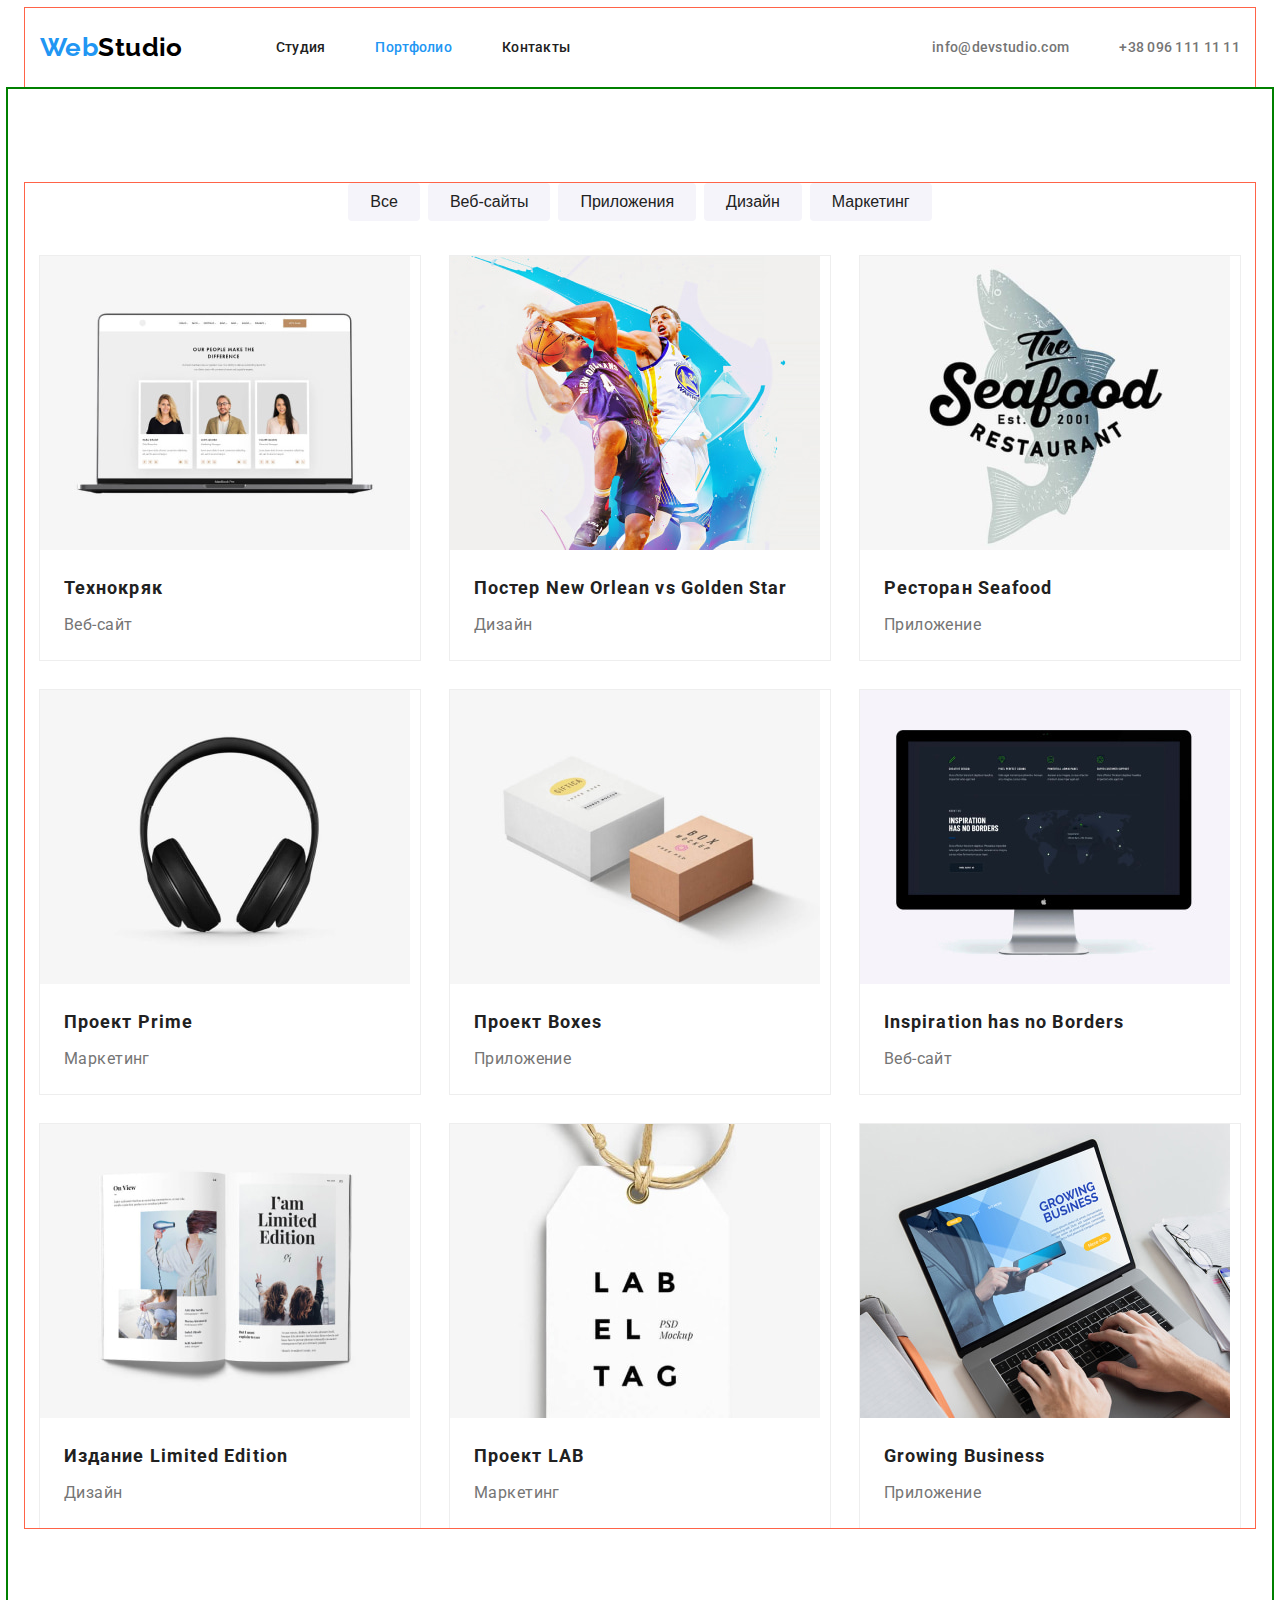
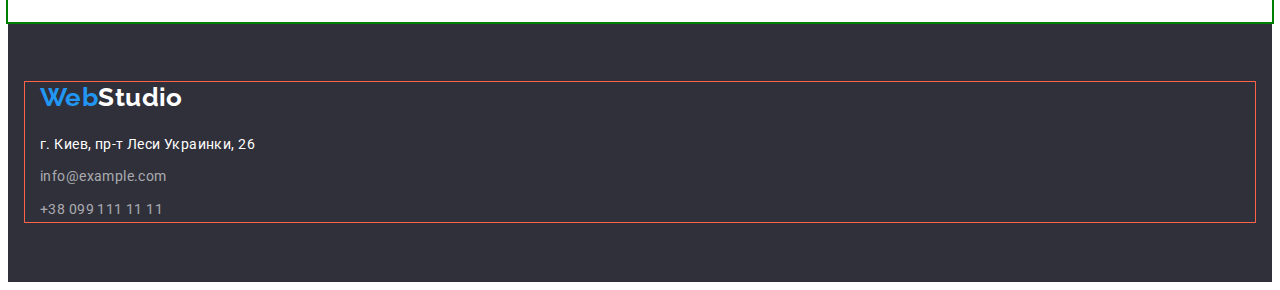
==== commit f876b0dc: "Update portfolio.html" ====
--- a/portfolio.html
+++ b/portfolio.html
@@ -68,7 +68,7 @@
               <button class="filter-button" type="button">Все</button>
             </li>
             <li class="filter-item">
-              <button class="filter-button" type="button">Вэб-сайты</button>
+              <button class="filter-button" type="button">Веб-сайты</button>
             </li>
             <li class="filter-item">
               <button class="filter-button" type="button">Приложения</button>
--- a/css/style.css
+++ b/css/style.css
@@ -12,6 +12,8 @@
 
 body {
   font-family: 'Roboto', sans-serif;
+  font-size: 14px;
+  letter-spacing: 0.03em;
   color: var(--secondary-title-color);
 }
 
@@ -21,8 +23,8 @@
   width: 1200px;
   padding-left: 15px;
   padding-right: 15px;
+  margin: 0 auto;
   outline: 1px solid tomato;
-  margin: 0 auto;
 }
 
 /* Класс для всех секций  */
@@ -60,6 +62,8 @@
   text-decoration: none;
 }
 
+/* ||||||||||||||||||||||||||||||||| Х Е Д Е Р ||||||||||||||||||||||||||||||| */
+
 /* Нижняя рамка у хедера */
 
 .page-header {
@@ -73,7 +77,6 @@
   font-weight: 700;
   font-size: 26px;
   line-height: 1.19;
-  letter-spacing: 0.03em;
   color: #000000;
 }
 
@@ -95,6 +98,7 @@
 
 .header-flex {
   display: flex;
+
   align-items: center;
 }
 
@@ -109,17 +113,16 @@
 
 .nav-item:not(:last-child) {
   margin-right: 50px;
-  letter-spacing: 0.02em;
-}
-
-/* Горизонтальный отступ к контактам хедера */
+}
+
+/* Флекс списка контактов и горизонтальный отступ к контактам хедера */
 
 .header-contacts-list {
   display: flex;
   margin-left: auto;
 }
 
-/* Горизонтальный отступ между постой и телефоном */
+/* Горизонтальный отступ между почтой и телефоном */
 
 .contacts-item:not(:last-child) {
   margin-right: 50px;
@@ -129,9 +132,10 @@
 
 .nav-link {
   padding: 32px 0;
+
   font-weight: 500;
-  font-size: 14px;
   line-height: 1.14;
+  letter-spacing: 0.02em;
   color: var(--secondary-title-color);
 }
 
@@ -152,8 +156,8 @@
 
 .contacts-main {
   padding: 32px 0;
+
   font-weight: 500;
-  font-size: 14px;
   line-height: 1.14;
   letter-spacing: 0.02em;
   color: var(--text-color);
@@ -166,11 +170,14 @@
   color: var(--accent-color);
 }
 
-/* Секция герой */
+/* ||||||||||||||||||||| С Е К Ц И Я   Г Е Р О Й ||||||||||||||||||||| */
+
+/* Стили к секции герой */
 
 .hero {
   padding-top: 200px;
   min-height: 600px;
+
   text-align: center;
   background-color: #2f303a;
 }
@@ -180,6 +187,7 @@
 .hero-title {
   margin-bottom: 30px;
   min-height: 120px;
+
   font-weight: 900;
   font-size: 44px;
   line-height: 1.36;
@@ -192,18 +200,20 @@
 
 .hero-button {
   padding: 10px 32px;
-  border-style: none;
-  border-radius: 4px;
-  box-shadow: 0px 4px 4px rgba(0, 0, 0, 0.15);
   min-width: 200px;
   min-height: 50px;
+
   font-size: 16px;
   font-weight: 700;
   line-height: 1.87;
   letter-spacing: 0.06em;
   color: #ffffff;
   background-color: #2196f3;
+
   cursor: pointer;
+  border-style: none;
+  border-radius: 4px;
+  box-shadow: 0px 4px 4px rgba(0, 0, 0, 0.15);
 }
 
 /* Эффект выделения кнопки цветом при ховере и фокусе */
@@ -213,7 +223,7 @@
   background-color: #188ce8;
 }
 
-/* ||||||||||||||||||||| СЕКЦИЯ ПРЕИМУЩЕСТВ ||||||||||||||||||||| */
+/* ||||||||||||||||||||| С Е К Ц И Я   П Р Е И М У Щ Е С Т В ||||||||||||||||||||| */
 
 /* Флекс на список преимуществ */
 
@@ -231,22 +241,19 @@
 
 .features-title {
   margin-bottom: 10px;
-  font-size: 14px;
+
   line-height: 1.17;
-  letter-spacing: 0.03em;
   text-transform: uppercase;
 }
 
 /* Текс в подзаголовках преимуществ */
 
 .features-text {
-  font-size: 14px;
   line-height: 1.71;
-  letter-spacing: 0.03em;
   color: var(--text-color);
 }
 
-/* ||||||||||||||||||||| СЕКЦИЯ О НАШЕЙ РАБОТЕ ||||||||||||||||||||| */
+/* ||||||||||||||||||||| С Е К Ц И Я   О   Н А Ш Е Й   Р А Б О Т Е ||||||||||||||||||||| */
 
 /* Сброс верхнего паддинга в секции о нашей работе */
 
@@ -259,9 +266,9 @@
 .work-title,
 .team-title {
   margin-bottom: 50px;
+
   font-size: 36px;
   line-height: 1.17;
-  letter-spacing: 0.03em;
   text-align: center;
 }
 
@@ -279,11 +286,11 @@
   margin-left: 30px;
 }
 
-/* ||||||||||||||||||||| СЕКЦИЯ НАША КОМАНДА ||||||||||||||||||||| */
+/* ||||||||||||||||||||| С Е К Ц И Я   Н А Ш А   К О М А Н Д А ||||||||||||||||||||| */
 
 /* Фон секции с командой */
 
-.team-background {
+.section-background {
   background-color: #f5f4fa;
 }
 
@@ -299,6 +306,7 @@
 .team-item {
   flex-basis: calc(100% / 4);
   margin-left: 30px;
+
   background-color: #ffffff;
   box-shadow: 0px 1px 3px rgba(0, 0, 0, 0.12), 0px 1px 1px rgba(0, 0, 0, 0.14),
     0px 2px 1px rgba(0, 0, 0, 0.2);
@@ -309,6 +317,7 @@
 
 .team-item-content {
   padding: 30px 0;
+
   text-align: center;
 }
 
@@ -316,10 +325,10 @@
 
 .member-title {
   margin-bottom: 10px;
+
   font-weight: 500;
   font-size: 16px;
   line-height: 1.19;
-  letter-spacing: 0.03em;
 }
 
 /* Профессии членов команды */
@@ -327,14 +336,14 @@
 .member-text {
   font-size: 16px;
   line-height: 1.19;
-  letter-spacing: 0.03em;
   color: var(--text-color);
 }
 
-/* |||||||||||||||||||||   П О Д В А Л  С Т Р А Н И Ц Ы   ||||||||||||||||||||| */
+/* |||||||||||||||||||||   П О Д В А Л   С Т Р А Н И Ц Ы   ||||||||||||||||||||| */
 
 .bottom {
   padding: 60px 0;
+
   background-color: #2f303a;
 }
 
@@ -355,7 +364,6 @@
 
 .bottom-info {
   font-style: normal;
-  letter-spacing: 0.03em;
 }
 
 /* Отступы (margin) в списке футера кроме последнего */
@@ -372,7 +380,7 @@
 
 .contacts-link {
   display: inline-block;
-  font-size: 14px;
+
   line-height: 1.71;
   color: #ffffff;
 }
@@ -386,7 +394,7 @@
 
 .contacts-secondary {
   display: inline-block;
-  font-size: 14px;
+
   line-height: 1.71;
   color: rgba(255, 255, 255, 0.6);
 }
@@ -398,13 +406,18 @@
   color: var(--accent-color);
 }
 
-/*|||||||||||||||||||||||| СТРАНИЦА ПОРТФОЛИО ||||||||||||||||||||||||*/
+/*|||||||||||||||||||||||| С Т Р А Н И Ц А   П О Р Т Ф О Л И О ||||||||||||||||||||||||*/
+
+/* Флекс на список кнопок фильтра */
 
 .filter-list {
   display: flex;
   margin-bottom: 35px;
+
   justify-content: center;
 }
+
+/* Отступы между кнопками фильтра */
 
 .filter-item:not(:last-child) {
   margin-right: 8px;
@@ -414,16 +427,20 @@
 
 .filter-button {
   padding: 6px 22px;
+
   font-weight: 500;
   font-size: 16px;
   line-height: 1.62;
   color: #212121;
   background-color: var(--button-bg-color);
+
   cursor: pointer;
   border-style: none;
   border-radius: 4px;
 }
 
+/* Флекс на список проектов */
+
 .projects-list {
   display: flex;
   flex-wrap: wrap;
@@ -431,15 +448,26 @@
   margin-top: -30px;
 }
 
+/* Стили к списку проектов */
+
 .projects-item {
-  background-color: #ffffff;
-  outline: 1px solid #eeeeee;
   flex-basis: calc(100% / 3 - 30px);
   margin-left: 30px;
   margin-top: 30px;
-}
-
-.projects-item-content {
+
+  background-color: #ffffff;
+}
+
+/* Карточка проектов */
+
+.projects-card {
+  background-color: #ffffff;
+  outline: 1px solid #eeeeee;
+}
+
+/* Отступы под карточкой проекта */
+
+.projects-card-content {
   padding: 20px 24px;
 }
 
@@ -447,8 +475,8 @@
 
 .filter-button:hover,
 .filter-button:focus {
+  color: #ffffff;
   background-color: #2196f3;
-  color: #ffffff;
 }
 
 /* Названия проектов */
@@ -457,6 +485,7 @@
   margin-bottom: 4px;
   font-size: 18px;
   line-height: 2;
+  letter-spacing: 0.06em;
   color: var(--secondary-title-color);
 }
 
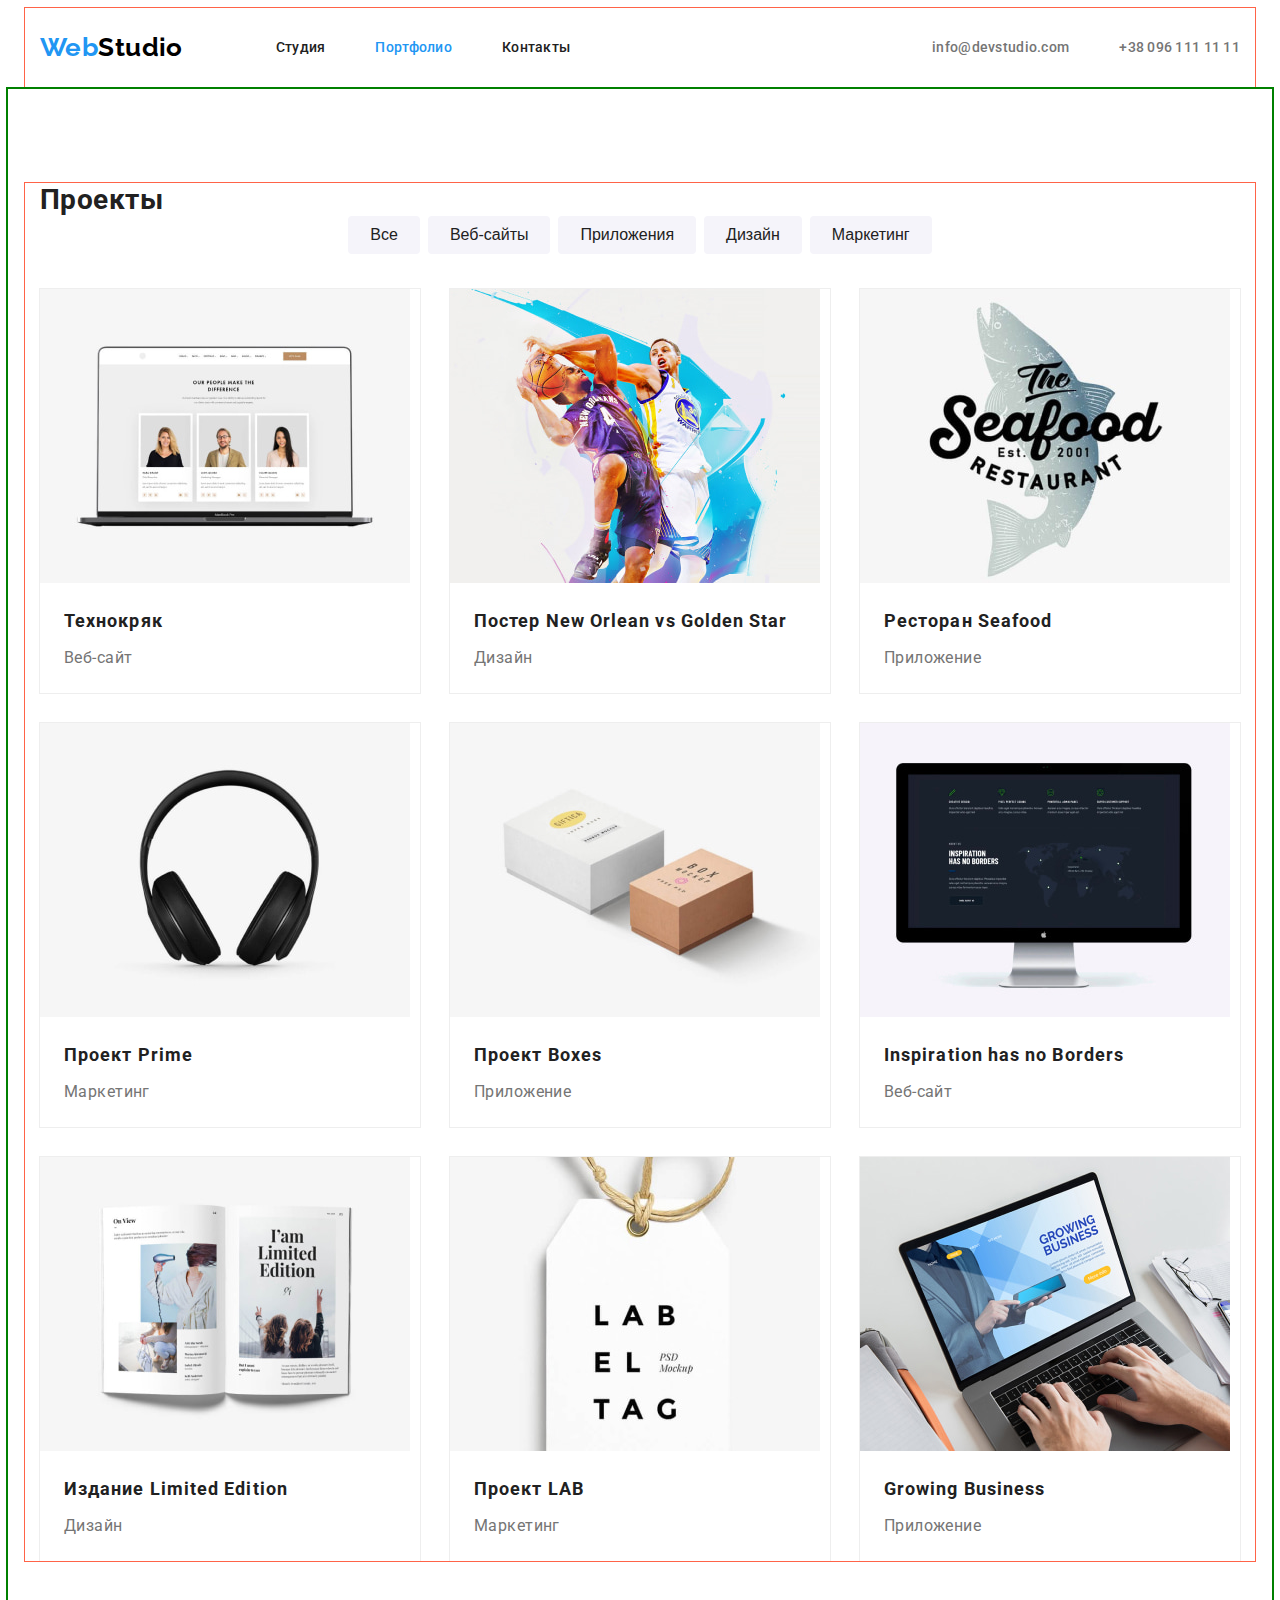
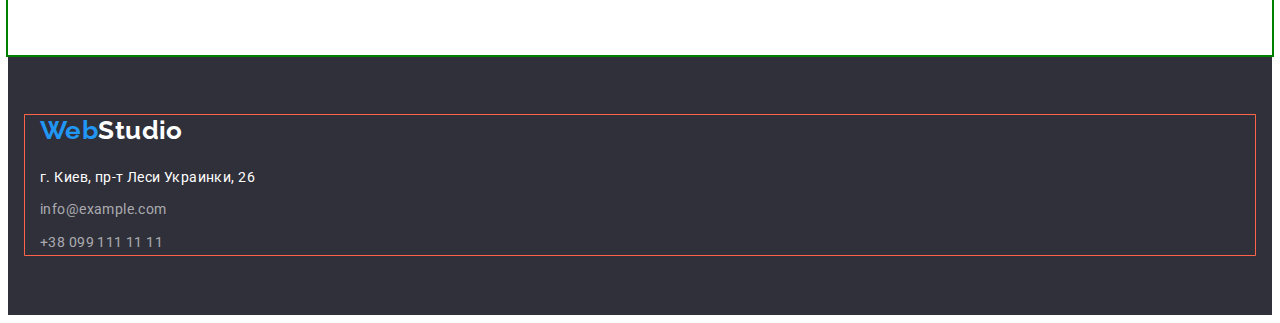
==== commit d4c6f699: "Update portfolio.html" ====
--- a/portfolio.html
+++ b/portfolio.html
@@ -61,7 +61,7 @@
       <!-- Секция с проектами и фильтром выбора в виде кнопок -->
       <section class="section">
         <div class="container">
-          <h1 hidden>Проекты</h1>
+          <h1 class="visually-hidden">Проекты</h1>
           <!-- Фильтр выбора на странице реализован кнопками -->
           <ul class="list filter-list">
             <li class="filter-item">
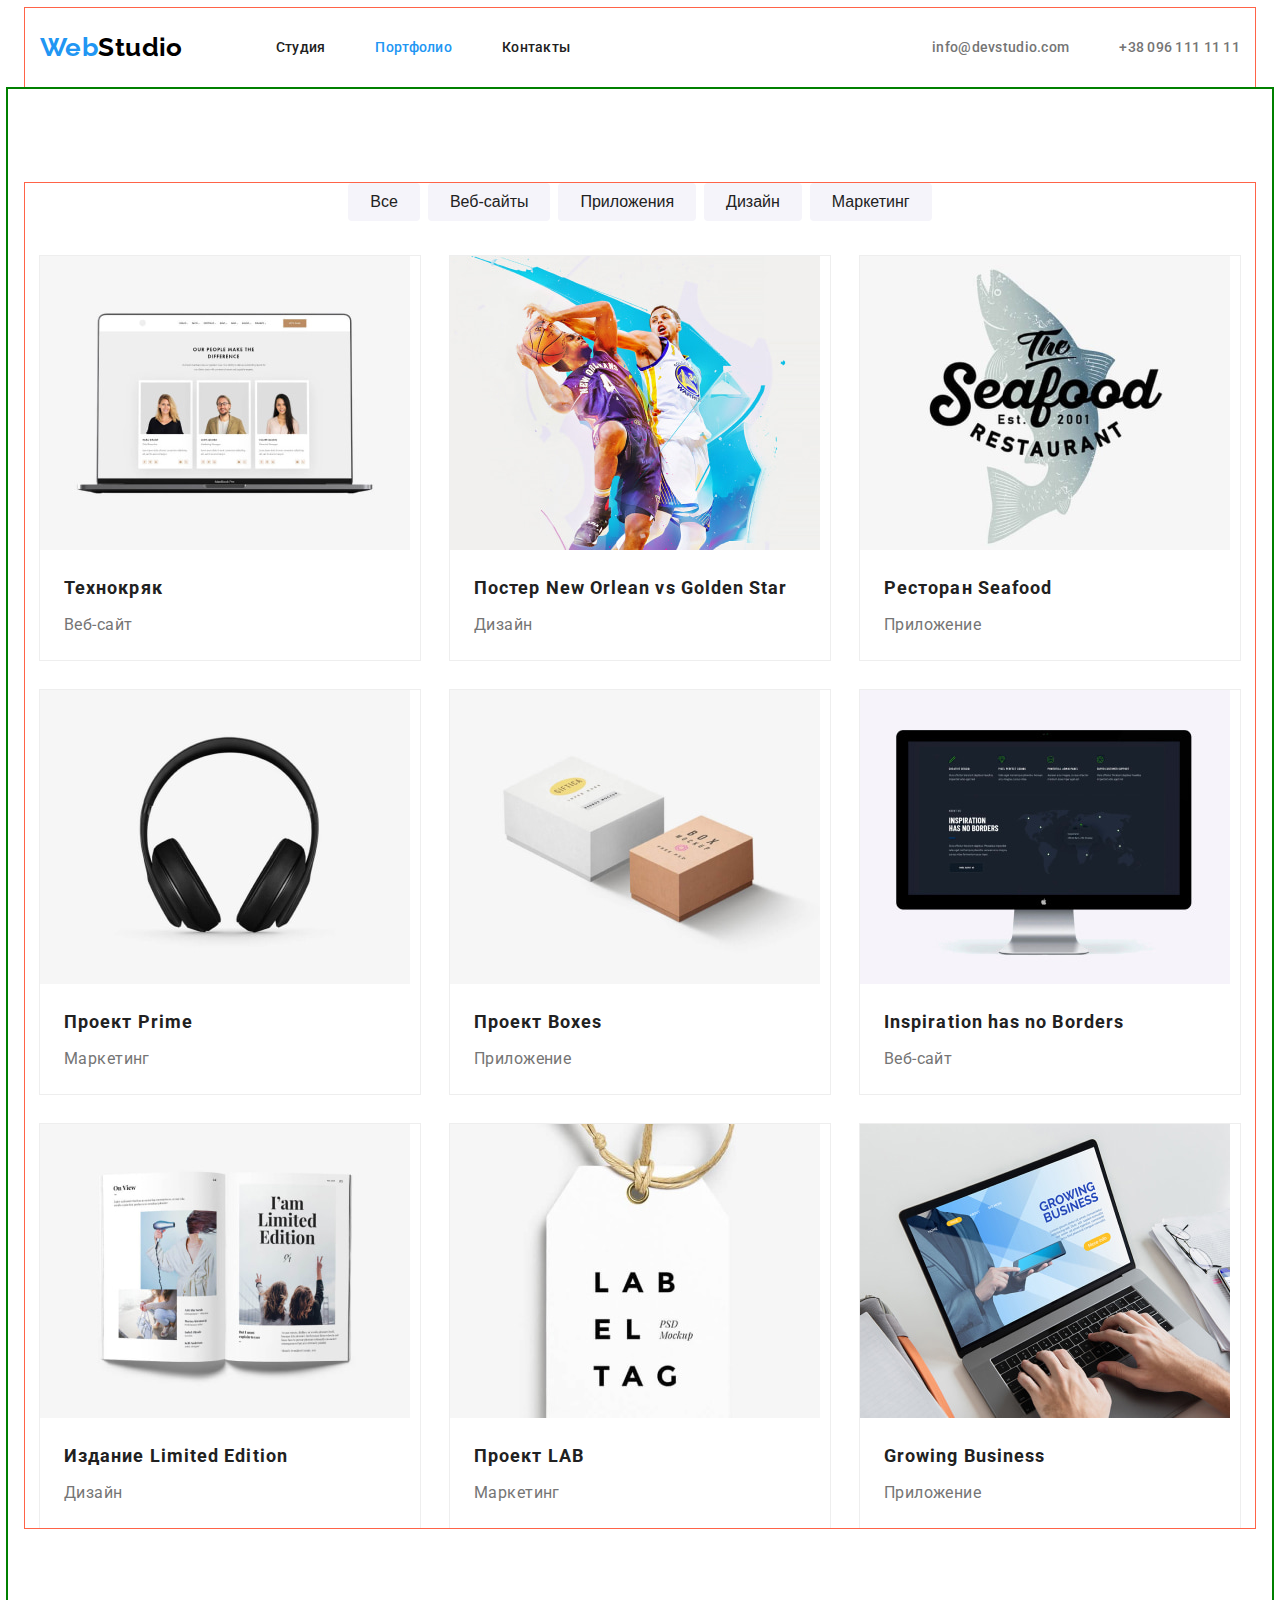
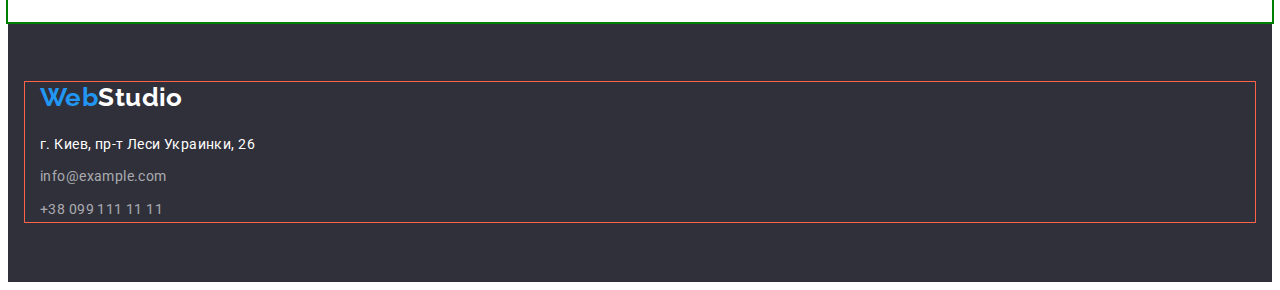
==== commit 38632300: "Update portfolio.html" ====
--- a/portfolio.html
+++ b/portfolio.html
@@ -84,12 +84,14 @@
           <ul class="list projects-list">
             <li class="projects-item">
               <div class="projects-card">
-                <img
-                  src="./images/project-1.jpg"
-                  alt="Ноутбук"
-                  width="370"
-                  height="294"
-                />
+                <a href="">
+                  <img
+                    src="./images/project-1.jpg"
+                    alt="Ноутбук"
+                    width="370"
+                    height="294"
+                  />
+                </a>
                 <div class="projects-card-content">
                   <h3 class="projects-title">Технокряк</h3>
                   <p class="projects-text">Веб-сайт</p>
@@ -99,12 +101,14 @@
 
             <li class="projects-item">
               <div class="projects-card">
-                <img
-                  src="./images/project-2.jpg"
-                  alt="Два человека с мячом"
-                  width="370"
-                  height="294"
-                />
+                <a href="">
+                  <img
+                    src="./images/project-2.jpg"
+                    alt="Два человека с мячом"
+                    width="370"
+                    height="294"
+                  />
+                </a>
                 <div class="projects-card-content">
                   <h3 class="projects-title">
                     Постер <span lang="en">New Orlean vs Golden Star</span>
@@ -116,12 +120,14 @@
 
             <li class="projects-item">
               <div class="projects-card">
-                <img
-                  src="./images/project-3.jpg"
-                  alt="Рыба"
-                  width="370"
-                  height="294"
-                />
+                <a href="">
+                  <img
+                    src="./images/project-3.jpg"
+                    alt="Рыба"
+                    width="370"
+                    height="294"
+                  />
+                </a>
                 <div class="projects-card-content">
                   <h3 class="projects-title">
                     Ресторан <span lang="en">Seafood</span>
@@ -133,12 +139,14 @@
 
             <li class="projects-item">
               <div class="projects-card">
-                <img
-                  src="./images/project-4.jpg"
-                  alt="Наушники"
-                  width="370"
-                  height="294"
-                />
+                <a href="">
+                  <img
+                    src="./images/project-4.jpg"
+                    alt="Наушники"
+                    width="370"
+                    height="294"
+                  />
+                </a>
                 <div class="projects-card-content">
                   <h3 class="projects-title">
                     Проект <span lang="en">Prime</span>
@@ -150,12 +158,14 @@
 
             <li class="projects-item">
               <div class="projects-card">
-                <img
-                  src="./images/project-5.jpg"
-                  alt="Две коробки"
-                  width="370"
-                  height="294"
-                />
+                <a href="">
+                  <img
+                    src="./images/project-5.jpg"
+                    alt="Две коробки"
+                    width="370"
+                    height="294"
+                  />
+                </a>
                 <div class="projects-card-content">
                   <h3 class="projects-title">
                     Проект <span lang="en">Boxes</span>
@@ -167,12 +177,14 @@
 
             <li class="projects-item">
               <div class="projects-card">
-                <img
-                  src="./images/project-6.jpg"
-                  alt="Монитор"
-                  width="370"
-                  height="294"
-                />
+                <a href="">
+                  <img
+                    src="./images/project-6.jpg"
+                    alt="Монитор"
+                    width="370"
+                    height="294"
+                  />
+                </a>
                 <div class="projects-card-content">
                   <h3 class="projects-title" lang="en">
                     Inspiration has no Borders
@@ -184,12 +196,14 @@
 
             <li class="projects-item">
               <div class="projects-card">
-                <img
-                  src="./images/project-7.jpg"
-                  alt="Книга"
-                  width="370"
-                  height="294"
-                />
+                <a href="">
+                  <img
+                    src="./images/project-7.jpg"
+                    alt="Книга"
+                    width="370"
+                    height="294"
+                  />
+                </a>
                 <div class="projects-card-content">
                   <h3 class="projects-title">
                     Издание <span lang="en">Limited Edition</span>
@@ -201,12 +215,14 @@
 
             <li class="projects-item">
               <div class="projects-card">
-                <img
-                  src="./images/project-8.jpg"
-                  alt="Брелок"
-                  width="370"
-                  height="294"
-                />
+                <a href="">
+                  <img
+                    src="./images/project-8.jpg"
+                    alt="Брелок"
+                    width="370"
+                    height="294"
+                  />
+                </a>
                 <div class="projects-card-content">
                   <h3 class="projects-title">
                     Проект <span lang="en">LAB</span>
@@ -218,12 +234,14 @@
 
             <li class="projects-item">
               <div class="projects-card">
-                <img
-                  src="./images/project-9.jpg"
-                  alt="Работающий ноутбук"
-                  width="370"
-                  height="294"
-                />
+                <a href="">
+                  <img
+                    src="./images/project-9.jpg"
+                    alt="Работающий ноутбук"
+                    width="370"
+                    height="294"
+                  />
+                </a>
                 <div class="projects-card-content">
                   <h3 class="projects-title" lang="en">Growing Business</h3>
                   <p class="projects-text">Приложение</p>
--- a/css/style.css
+++ b/css/style.css
@@ -62,6 +62,19 @@
   text-decoration: none;
 }
 
+/* Скрытие заголовков */
+
+.visually-hidden {
+  position: absolute;
+  width: 1px;
+  height: 1px;
+  margin: -1px;
+  padding: 0;
+  overflow: hidden;
+  border: 0;
+  clip: rect(0 0 0 0);
+}
+
 /* ||||||||||||||||||||||||||||||||| Х Е Д Е Р ||||||||||||||||||||||||||||||| */
 
 /* Нижняя рамка у хедера */
@@ -241,7 +254,7 @@
 
 .features-title {
   margin-bottom: 10px;
-
+  font-size: 14px;
   line-height: 1.17;
   text-transform: uppercase;
 }
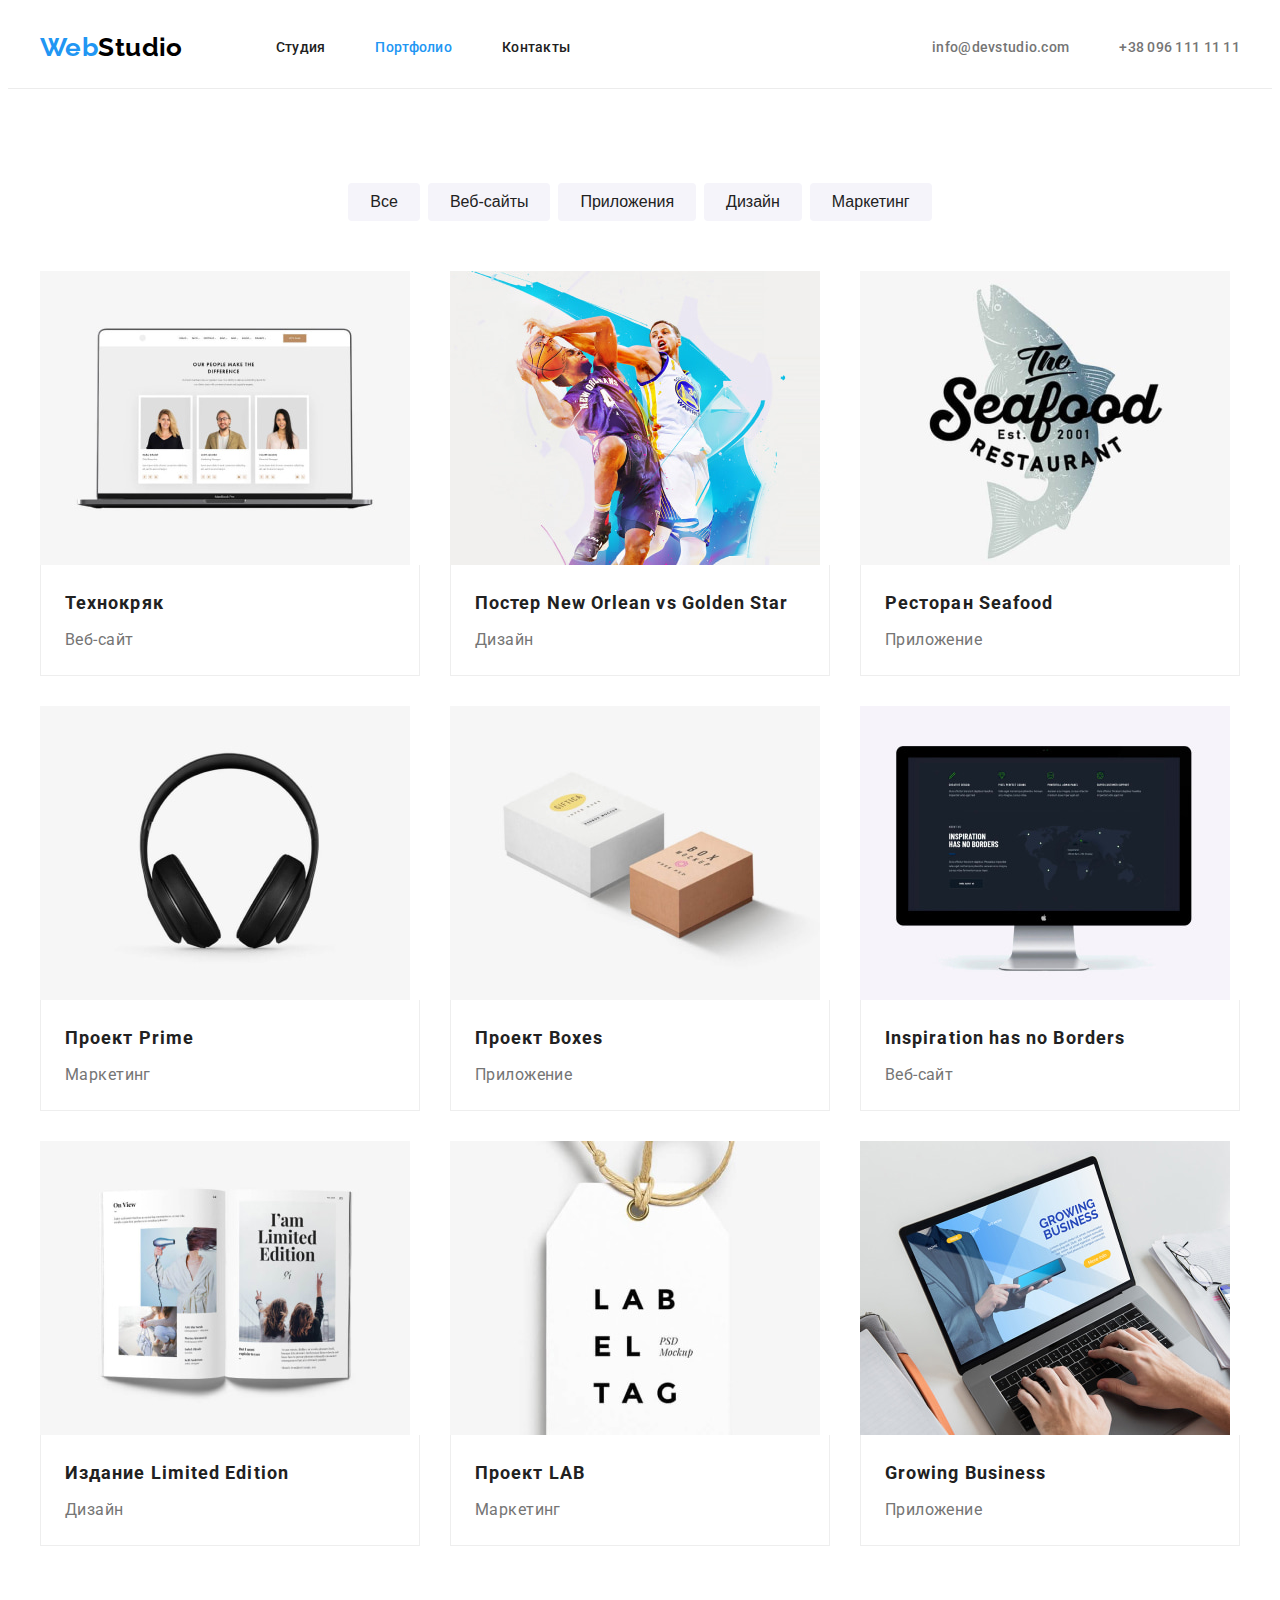
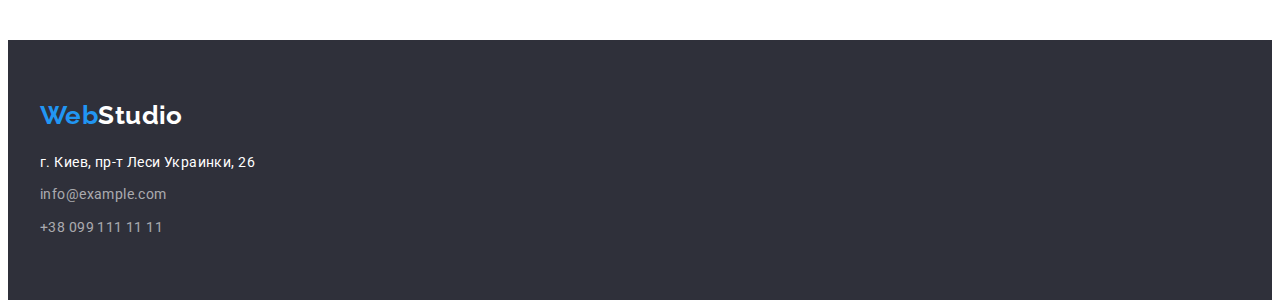
==== commit 315882ce: "Update portfolio.html" ====
--- a/portfolio.html
+++ b/portfolio.html
@@ -24,32 +24,32 @@
     <!-- Заголовок страницы с названием студии и навигацией -->
     <header class="page-header">
       <div class="container header-flex">
-        <a class="link logo header-logo" href="" lang="en"
+        <a class="logo header-logo" href="" lang="en"
           ><span class="logo-web">Web</span>Studio</a
         >
         <!-- Основная навигация -->
         <nav class="nav">
-          <ul class="list nav-list">
+          <ul class="nav-list">
             <li class="nav-item">
-              <a class="link nav-link" href="./index.html">Студия</a>
+              <a class="nav-link" href="./index.html">Студия</a>
             </li>
             <li class="nav-item">
-              <a class="link nav-link current" href="">Портфолио</a>
+              <a class="nav-link current" href="">Портфолио</a>
             </li>
             <li class="nav-item">
-              <a class="link nav-link" href="">Контакты</a>
+              <a class="nav-link" href="">Контакты</a>
             </li>
           </ul>
         </nav>
         <!-- Почта и телефон для связи -->
-        <ul class="list header-contacts-list">
+        <ul class="header-contacts-list">
           <li class="contacts-item">
-            <a class="link contacts-main" href="mailto:info@devstudio.com"
+            <a class="contacts-main" href="mailto:info@devstudio.com"
               >info@devstudio.com</a
             >
           </li>
           <li class="contacts-item">
-            <a class="link contacts-main" href="tel:+380961111111"
+            <a class="contacts-main" href="tel:+380961111111"
               >+38 096 111 11 11</a
             >
           </li>
@@ -63,7 +63,7 @@
         <div class="container">
           <h1 class="visually-hidden">Проекты</h1>
           <!-- Фильтр выбора на странице реализован кнопками -->
-          <ul class="list filter-list">
+          <ul class="filter-list">
             <li class="filter-item">
               <button class="filter-button" type="button">Все</button>
             </li>
@@ -81,202 +81,184 @@
             </li>
           </ul>
           <!-- Список проектов -->
-          <ul class="list projects-list">
-            <li class="projects-item">
-              <div class="projects-card">
-                <a href="">
-                  <img
-                    src="./images/project-1.jpg"
-                    alt="Ноутбук"
-                    width="370"
-                    height="294"
-                  />
-                </a>
-                <div class="projects-card-content">
+          <ul class="projects-list">
+            <li class="projects-item">
+              <a href="">
+                <img
+                  src="./images/project-1.jpg"
+                  alt="Ноутбук"
+                  width="370"
+                  height="294"
+                />
+                <div class="projects-content">
                   <h3 class="projects-title">Технокряк</h3>
                   <p class="projects-text">Веб-сайт</p>
                 </div>
-              </div>
-            </li>
-
-            <li class="projects-item">
-              <div class="projects-card">
-                <a href="">
-                  <img
-                    src="./images/project-2.jpg"
-                    alt="Два человека с мячом"
-                    width="370"
-                    height="294"
-                  />
-                </a>
-                <div class="projects-card-content">
+              </a>
+            </li>
+
+            <li class="projects-item">
+              <a href="">
+                <img
+                  src="./images/project-2.jpg"
+                  alt="Два человека с мячом"
+                  width="370"
+                  height="294"
+                />
+                <div class="projects-content">
                   <h3 class="projects-title">
                     Постер <span lang="en">New Orlean vs Golden Star</span>
                   </h3>
                   <p class="projects-text">Дизайн</p>
                 </div>
-              </div>
-            </li>
-
-            <li class="projects-item">
-              <div class="projects-card">
-                <a href="">
-                  <img
-                    src="./images/project-3.jpg"
-                    alt="Рыба"
-                    width="370"
-                    height="294"
-                  />
-                </a>
-                <div class="projects-card-content">
+              </a>
+            </li>
+
+            <li class="projects-item">
+              <a href="">
+                <img
+                  src="./images/project-3.jpg"
+                  alt="Рыба"
+                  width="370"
+                  height="294"
+                />
+                <div class="projects-content">
                   <h3 class="projects-title">
                     Ресторан <span lang="en">Seafood</span>
                   </h3>
                   <p class="projects-text">Приложение</p>
                 </div>
-              </div>
-            </li>
-
-            <li class="projects-item">
-              <div class="projects-card">
-                <a href="">
-                  <img
-                    src="./images/project-4.jpg"
-                    alt="Наушники"
-                    width="370"
-                    height="294"
-                  />
-                </a>
-                <div class="projects-card-content">
+              </a>
+            </li>
+
+            <li class="projects-item">
+              <a href="">
+                <img
+                  src="./images/project-4.jpg"
+                  alt="Наушники"
+                  width="370"
+                  height="294"
+                />
+                <div class="projects-content">
                   <h3 class="projects-title">
                     Проект <span lang="en">Prime</span>
                   </h3>
                   <p class="projects-text">Маркетинг</p>
                 </div>
-              </div>
-            </li>
-
-            <li class="projects-item">
-              <div class="projects-card">
-                <a href="">
-                  <img
-                    src="./images/project-5.jpg"
-                    alt="Две коробки"
-                    width="370"
-                    height="294"
-                  />
-                </a>
-                <div class="projects-card-content">
+              </a>
+            </li>
+
+            <li class="projects-item">
+              <a href="">
+                <img
+                  src="./images/project-5.jpg"
+                  alt="Две коробки"
+                  width="370"
+                  height="294"
+                />
+                <div class="projects-content">
                   <h3 class="projects-title">
                     Проект <span lang="en">Boxes</span>
                   </h3>
                   <p class="projects-text">Приложение</p>
                 </div>
-              </div>
-            </li>
-
-            <li class="projects-item">
-              <div class="projects-card">
-                <a href="">
-                  <img
-                    src="./images/project-6.jpg"
-                    alt="Монитор"
-                    width="370"
-                    height="294"
-                  />
-                </a>
-                <div class="projects-card-content">
+              </a>
+            </li>
+
+            <li class="projects-item">
+              <a href="">
+                <img
+                  src="./images/project-6.jpg"
+                  alt="Монитор"
+                  width="370"
+                  height="294"
+                />
+                <div class="projects-content">
                   <h3 class="projects-title" lang="en">
                     Inspiration has no Borders
                   </h3>
                   <p class="projects-text">Веб-сайт</p>
                 </div>
-              </div>
-            </li>
-
-            <li class="projects-item">
-              <div class="projects-card">
-                <a href="">
-                  <img
-                    src="./images/project-7.jpg"
-                    alt="Книга"
-                    width="370"
-                    height="294"
-                  />
-                </a>
-                <div class="projects-card-content">
+              </a>
+            </li>
+
+            <li class="projects-item">
+              <a href="">
+                <img
+                  src="./images/project-7.jpg"
+                  alt="Книга"
+                  width="370"
+                  height="294"
+                />
+                <div class="projects-content">
                   <h3 class="projects-title">
                     Издание <span lang="en">Limited Edition</span>
                   </h3>
                   <p class="projects-text">Дизайн</p>
                 </div>
-              </div>
-            </li>
-
-            <li class="projects-item">
-              <div class="projects-card">
-                <a href="">
-                  <img
-                    src="./images/project-8.jpg"
-                    alt="Брелок"
-                    width="370"
-                    height="294"
-                  />
-                </a>
-                <div class="projects-card-content">
+              </a>
+            </li>
+
+            <li class="projects-item">
+              <a href="">
+                <img
+                  src="./images/project-8.jpg"
+                  alt="Брелок"
+                  width="370"
+                  height="294"
+                />
+                <div class="projects-content">
                   <h3 class="projects-title">
                     Проект <span lang="en">LAB</span>
                   </h3>
                   <p class="projects-text">Маркетинг</p>
                 </div>
-              </div>
-            </li>
-
-            <li class="projects-item">
-              <div class="projects-card">
-                <a href="">
-                  <img
-                    src="./images/project-9.jpg"
-                    alt="Работающий ноутбук"
-                    width="370"
-                    height="294"
-                  />
-                </a>
-                <div class="projects-card-content">
+              </a>
+            </li>
+
+            <li class="projects-item">
+              <a href="">
+                <img
+                  src="./images/project-9.jpg"
+                  alt="Работающий ноутбук"
+                  width="370"
+                  height="294"
+                />
+                <div class="projects-content">
                   <h3 class="projects-title" lang="en">Growing Business</h3>
                   <p class="projects-text">Приложение</p>
                 </div>
-              </div>
+              </a>
             </li>
           </ul>
         </div>
       </section>
     </main>
     <!-- Подвал страницы -->
-    <footer class="bottom">
+    <footer class="footer">
       <div class="container">
-        <a class="link logo logo-move" href="" lang="en"
+        <a class="logo logo-move" href="" lang="en"
           ><span class="logo-web">Web</span
           ><span class="logo-studio">Studio</span></a
         >
-        <address class="bottom-info">
-          <ul class="list contacts-list">
-            <li class="bottom-contacts-item">
+        <address class="footer-info">
+          <ul class="contacts-list">
+            <li class="footer-contacts-item">
               <a
-                class="link contacts-link"
+                class="contacts-link"
                 href="https://goo.gl/maps/KPwA6rwqmE2eZGLd6"
                 target="_blank"
                 rel="noopener noreferrer"
                 >г. Киев, пр-т Леси Украинки, 26</a
               >
             </li>
-            <li class="bottom-contacts-item">
-              <a class="link contacts-secondary" href="mailto:info@example.com"
+            <li class="footer-contacts-item">
+              <a class="contacts-secondary" href="mailto:info@example.com"
                 >info@example.com</a
               >
             </li>
             <li class="bottom-contacts-item">
-              <a class="link contacts-secondary" href="tel:+380991111111"
+              <a class="contacts-secondary" href="tel:+380991111111"
                 >+38 099 111 11 11</a
               >
             </li>
--- a/css/style.css
+++ b/css/style.css
@@ -8,6 +8,29 @@
   --button-bg-color: #f5f4fa;
 }
 
+/* Сброс внешних и внутренних отступов у заголовков, абзацев и списков */
+
+h1,
+h2,
+h3,
+p {
+  margin: 0;
+}
+
+ul {
+  margin: 0;
+  padding: 0;
+  list-style: none;
+}
+
+a {
+  text-decoration: none;
+}
+
+img {
+  display: block;
+}
+
 /* Задание правил для тэга body */
 
 body {
@@ -24,7 +47,6 @@
   padding-left: 15px;
   padding-right: 15px;
   margin: 0 auto;
-  outline: 1px solid tomato;
 }
 
 /* Класс для всех секций  */
@@ -32,34 +54,6 @@
 .section {
   padding-top: 94px;
   padding-bottom: 94px;
-  outline: 2px solid green;
-}
-
-/* Сброс внешних и внутренних отступов у заголовков, абзацев и списков */
-
-h1,
-h2,
-h3,
-p,
-ul {
-  margin: 0;
-  padding: 0;
-}
-
-img {
-  display: block;
-}
-
-/* Сброс стилей списков */
-
-.list {
-  list-style: none;
-}
-
-/* Сброс стилей ссылок */
-
-.link {
-  text-decoration: none;
 }
 
 /* Скрытие заголовков */
@@ -111,8 +105,6 @@
 
 .header-flex {
   display: flex;
-
-  align-items: center;
 }
 
 /* Флекс на навигацию и список навигации */
@@ -144,6 +136,7 @@
 /* Ссылки навигации по страницам сайта */
 
 .nav-link {
+  display: block;
   padding: 32px 0;
 
   font-weight: 500;
@@ -168,6 +161,7 @@
 /* Главная почта и телефон */
 
 .contacts-main {
+  display: block;
   padding: 32px 0;
 
   font-weight: 500;
@@ -188,8 +182,8 @@
 /* Стили к секции герой */
 
 .hero {
+  padding-bottom: 200px;
   padding-top: 200px;
-  min-height: 600px;
 
   text-align: center;
   background-color: #2f303a;
@@ -352,9 +346,9 @@
   color: var(--text-color);
 }
 
-/* |||||||||||||||||||||   П О Д В А Л   С Т Р А Н И Ц Ы   ||||||||||||||||||||| */
-
-.bottom {
+/* |||||||||||||||||||||   Ф У Т Е Р   С Т Р А Н И Ц Ы   ||||||||||||||||||||| */
+
+.footer {
   padding: 60px 0;
 
   background-color: #2f303a;
@@ -375,25 +369,19 @@
 
 /* Сброс курсивного начертания в теге address */
 
-.bottom-info {
+.footer-info {
   font-style: normal;
 }
 
 /* Отступы (margin) в списке футера кроме последнего */
 
-.bottom-contacts-item {
+.footer-contacts-item:not(:last-child) {
   margin-bottom: 9px;
 }
 
-.bottom-contacts-item:last-child {
-  margin-bottom: 0;
-}
-
 /* Физический адрес студии */
 
 .contacts-link {
-  display: inline-block;
-
   line-height: 1.71;
   color: #ffffff;
 }
@@ -425,7 +413,7 @@
 
 .filter-list {
   display: flex;
-  margin-bottom: 35px;
+  margin-bottom: 50px;
 
   justify-content: center;
 }
@@ -464,24 +452,32 @@
 /* Стили к списку проектов */
 
 .projects-item {
-  flex-basis: calc(100% / 3 - 30px);
+  flex-basis: calc((100% - 90px) / 3);
   margin-left: 30px;
   margin-top: 30px;
-
-  background-color: #ffffff;
-}
-
-/* Карточка проектов */
-
-.projects-card {
-  background-color: #ffffff;
-  outline: 1px solid #eeeeee;
-}
+}
+
+/* Сброс правых отступов */
+
+/* .projects-item:nth-child(3n) {
+  margin-right: 0;
+} */
+
+/* Сброс нижних отступов */
+
+/* .projects-item:nth-last-child(-n + 3) {
+  margin-bottom: 0;
+} */
 
 /* Отступы под карточкой проекта */
 
-.projects-card-content {
+.projects-content {
   padding: 20px 24px;
+
+  border-bottom: 1px solid #eeeeee;
+  border-left: 1px solid #eeeeee;
+  border-right: 1px solid #eeeeee;
+  background-color: white;
 }
 
 /* Эффект выделения цветом при ховере и фокусе */
@@ -496,6 +492,7 @@
 
 .projects-title {
   margin-bottom: 4px;
+
   font-size: 18px;
   line-height: 2;
   letter-spacing: 0.06em;
